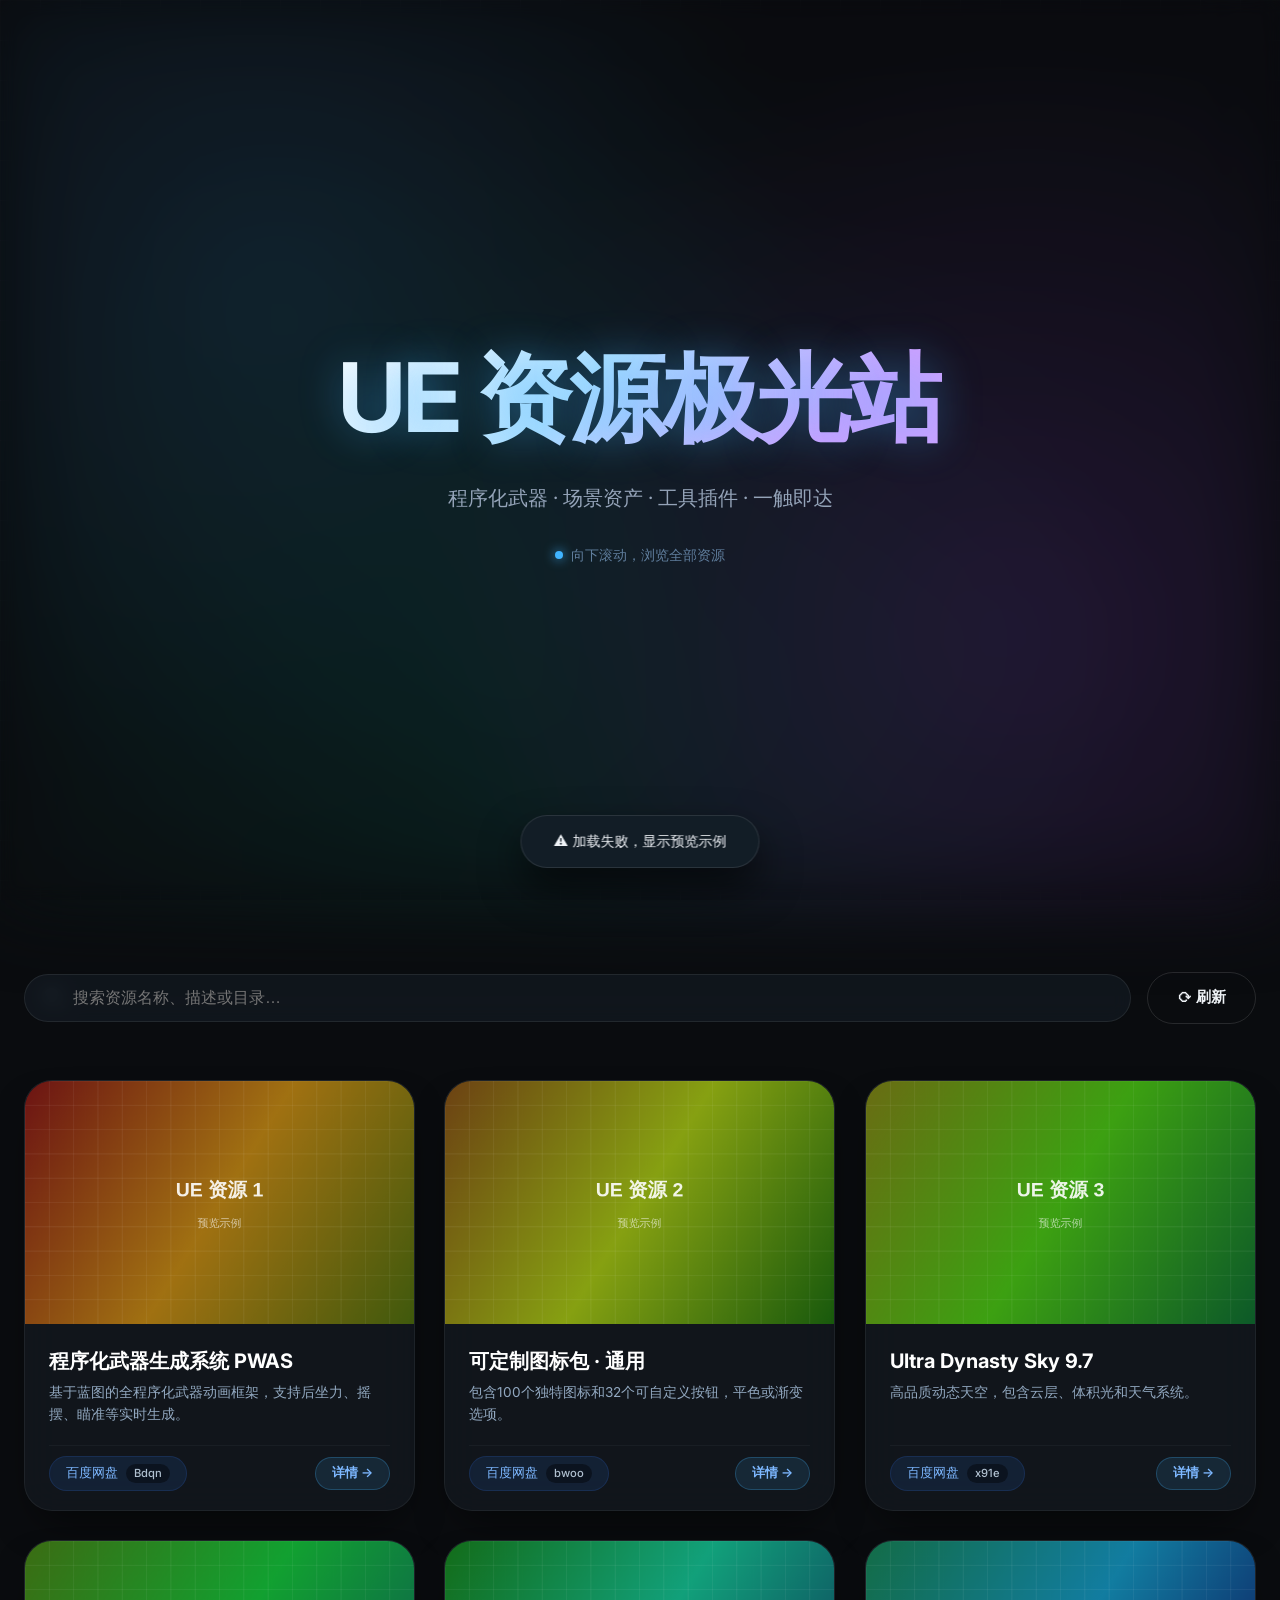
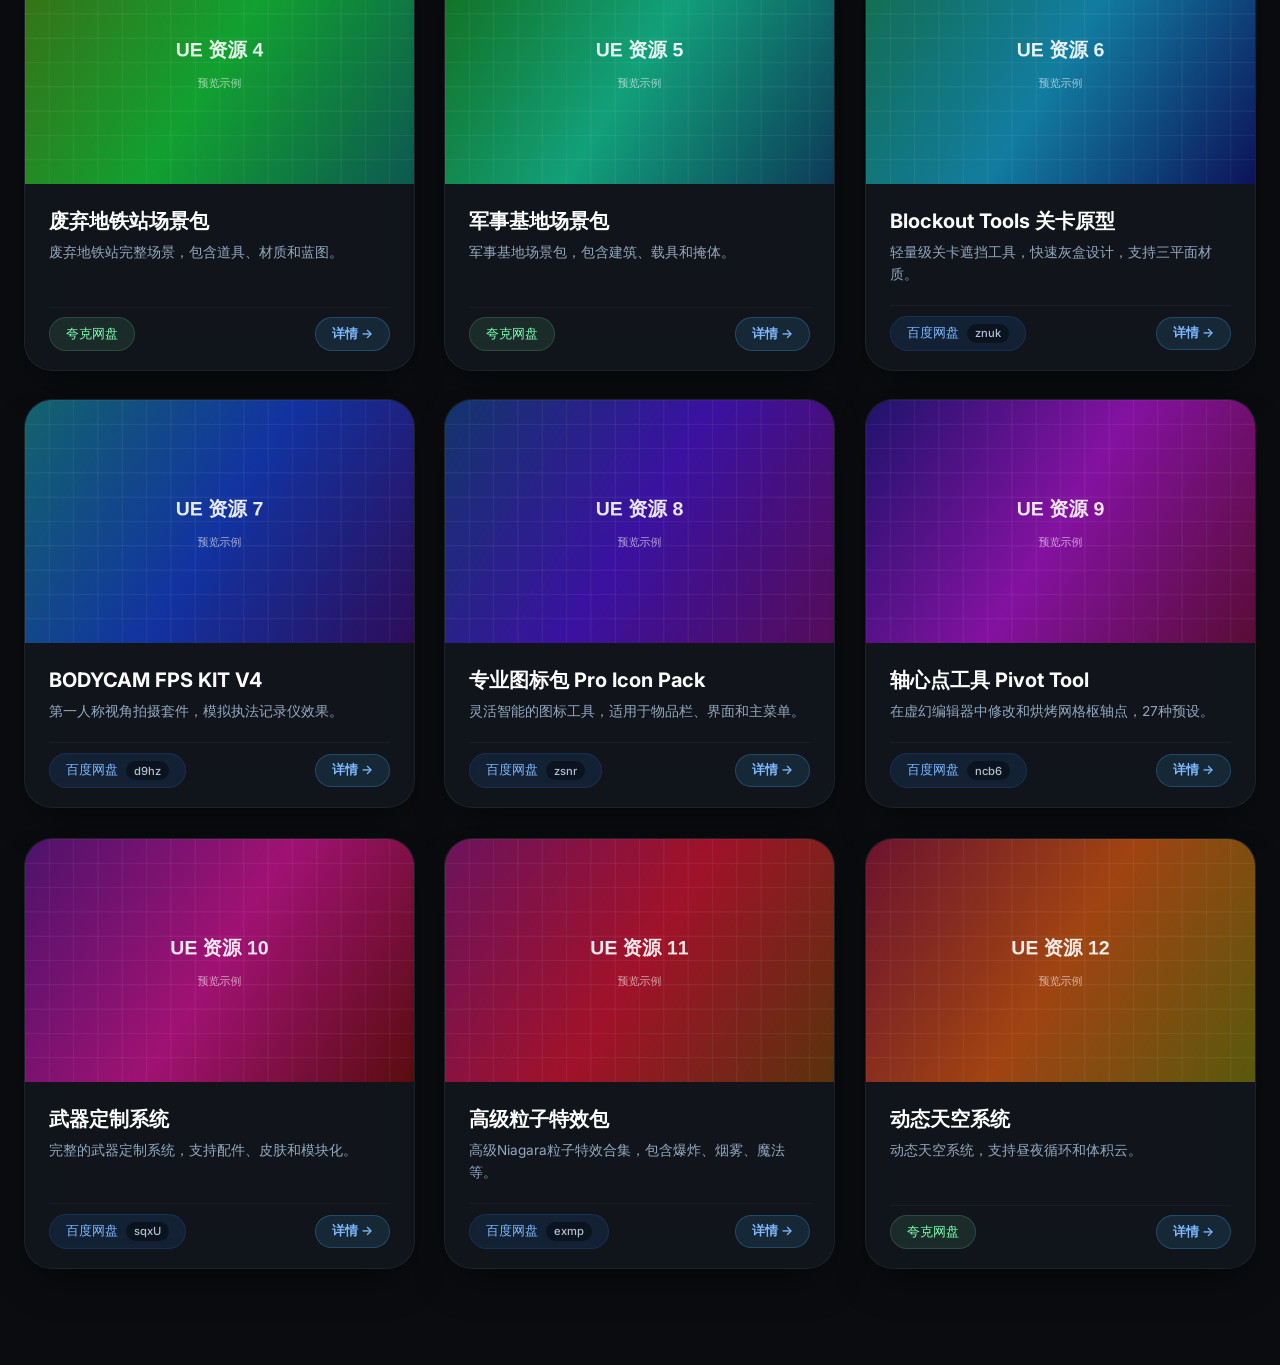
==== index.html @ e4311594 "Update index.html" ====
<!DOCTYPE html>
<html lang="zh-CN">
<head>
<meta charset="UTF-8">
<meta name="viewport" content="width=device-width, initial-scale=1.0">
<title>UE 资源中心</title>
<link rel="preconnect" href="https://fonts.googleapis.com">
<link href="https://fonts.googleapis.com/css2?family=Inter:opsz,wght@14..32,400;14..32,500;14..32,600;14..32,700&display=swap" rel="stylesheet">
<style>
  *{margin:0;padding:0;box-sizing:border-box}
  body{font-family:'Inter',-apple-system,sans-serif;background:#0a0c0f;color:#eef2f6;overflow-x:hidden}
  ::-webkit-scrollbar{width:8px}
  ::-webkit-scrollbar-track{background:#101418}
  ::-webkit-scrollbar-thumb{background:#2e3a47;border-radius:20px}
  ::-webkit-scrollbar-thumb:hover{background:#3f5062}

  .aurora-bg{position:fixed;inset:0;z-index:-2;background:radial-gradient(circle at 20% 30%,rgba(64,180,255,.15),transparent 45%),radial-gradient(circle at 80% 70%,rgba(170,80,255,.18),transparent 50%),radial-gradient(circle at 40% 80%,rgba(0,255,200,.1),transparent 60%),#0a0c0f;filter:blur(40px)}
  .grid-overlay{position:fixed;inset:0;z-index:-1;pointer-events:none;background-image:linear-gradient(rgba(255,255,255,.02) 1px,transparent 1px),linear-gradient(90deg,rgba(255,255,255,.02) 1px,transparent 1px);background-size:40px 40px}

  /* ===== 列表视图 ===== */
  #listView{display:none}
  #listView.active{display:block}

  .hero{position:fixed;top:0;left:0;width:100%;height:100vh;display:flex;flex-direction:column;justify-content:center;align-items:center;text-align:center;padding:2rem;z-index:10;transition:transform .75s cubic-bezier(.23,1,.32,1),opacity .5s;background:rgba(10,12,15,.2);backdrop-filter:blur(8px);will-change:transform}
  .hero.hidden{transform:translateY(-120vh);opacity:0;pointer-events:none}
  .hero h1{font-size:clamp(2.8rem,10vw,6rem);font-weight:700;letter-spacing:-.03em;background:linear-gradient(135deg,#fff 0%,#b0e0ff 40%,#d0a0ff 80%);-webkit-background-clip:text;-webkit-text-fill-color:transparent;background-clip:text;margin-bottom:1rem;text-shadow:0 0 40px rgba(64,180,255,.4)}
  .hero p{font-size:1.25rem;color:#94a3b8;max-width:600px;line-height:1.6;margin-bottom:2rem}
  .hero .hint{display:flex;align-items:center;gap:.5rem;color:#5f7d9c;font-size:.9rem;animation:pulse 2s infinite}
  .hero .hint span{display:inline-block;width:8px;height:8px;border-radius:50%;background:#40b4ff;box-shadow:0 0 12px #40b4ff}
  @keyframes pulse{0%,100%{opacity:.5}50%{opacity:1}}

  .list-section{position:relative;min-height:100vh;padding:4rem 1.5rem 6rem;margin-top:100vh;z-index:20;transition:margin-top .75s cubic-bezier(.23,1,.32,1)}
  .list-section.visible{margin-top:0}
  .container{max-width:1400px;margin:0 auto}

  .toolbar{display:flex;flex-wrap:wrap;justify-content:space-between;align-items:center;gap:1rem;margin-bottom:3rem;padding:.5rem 0}
  .search-box{flex:1;min-width:260px;position:relative}
  .search-box input{width:100%;padding:.9rem 1.2rem .9rem 3rem;border-radius:60px;border:1px solid rgba(255,255,255,.08);background:rgba(18,24,32,.8);backdrop-filter:blur(10px);color:#eef2f6;font-size:1rem;transition:.3s;outline:none}
  .search-box input:focus{border-color:#40b4ff;box-shadow:0 0 0 4px rgba(64,180,255,.15)}
  .search-box::before{content:"🔍";position:absolute;left:1.2rem;top:50%;transform:translateY(-50%);font-size:1.2rem;opacity:.6}

  .btn{padding:.9rem 1.8rem;border-radius:60px;border:none;font-weight:600;font-size:.95rem;cursor:pointer;transition:.25s;display:inline-flex;align-items:center;gap:.5rem;white-space:nowrap}
  .btn-outline{background:transparent;border:1px solid rgba(255,255,255,.12);color:#eef2f6}
  .btn-outline:hover{background:rgba(255,255,255,.05);border-color:#40b4ff}

  .card-grid{display:grid;grid-template-columns:repeat(auto-fill,minmax(340px,1fr));gap:1.8rem;perspective:1000px}
  .card{background:rgba(20,26,34,.7);backdrop-filter:blur(18px);border:1px solid rgba(255,255,255,.06);border-radius:28px;overflow:hidden;transition:.4s cubic-bezier(.23,1,.32,1);display:flex;flex-direction:column;opacity:0;transform:translateY(40px) scale(.96);animation:cardReveal .65s cubic-bezier(.23,1,.32,1) forwards;box-shadow:0 20px 40px -15px rgba(0,0,0,.6)}
  .card:hover{border-color:rgba(64,180,255,.3);box-shadow:0 30px 60px -15px rgba(64,180,255,.2);transform:translateY(-6px) scale(1.01)}
  @keyframes cardReveal{to{opacity:1;transform:translateY(0) scale(1)}}

  .card-preview{width:100%;aspect-ratio:16/10;background:#11171f;overflow:hidden;position:relative;cursor:pointer;display:block;text-decoration:none}
  .card-preview img{width:100%;height:100%;object-fit:cover;transition:transform .6s}
  .card:hover .card-preview img{transform:scale(1.04)}
  .card-preview .media-badge{position:absolute;bottom:12px;right:12px;background:rgba(0,0,0,.7);backdrop-filter:blur(8px);padding:.25rem .75rem;border-radius:40px;font-size:.75rem;color:#a0c0e0;border:1px solid rgba(255,255,255,.1)}
  .card-preview .detail-hint{position:absolute;bottom:12px;left:12px;background:rgba(64,180,255,.85);backdrop-filter:blur(8px);padding:.3rem .8rem;border-radius:40px;font-size:.72rem;color:#fff;opacity:0;transition:.3s;font-weight:600}
  .card:hover .detail-hint{opacity:1}

  .card-content{padding:1.5rem 1.5rem 1.2rem;flex:1;display:flex;flex-direction:column}
  .card-title{font-size:1.25rem;font-weight:700;margin-bottom:.5rem;line-height:1.3;color:#fff;display:-webkit-box;-webkit-line-clamp:2;-webkit-box-orient:vertical;overflow:hidden}
  .card-desc{font-size:.85rem;color:#92a8c0;line-height:1.6;margin-bottom:1.2rem;display:-webkit-box;-webkit-line-clamp:3;-webkit-box-orient:vertical;overflow:hidden;flex:1}
  .card-actions{display:flex;flex-wrap:wrap;align-items:center;gap:.6rem;margin-top:auto;padding-top:.6rem;border-top:1px solid rgba(255,255,255,.04)}

  .link-badge{display:inline-flex;align-items:center;gap:.3rem;padding:.45rem 1rem;border-radius:40px;font-size:.8rem;font-weight:500;transition:.2s;text-decoration:none;border:1px solid transparent}
  .link-badge.baidu{background:rgba(40,100,200,.15);color:#7db8ff;border-color:rgba(40,100,200,.2)}
  .link-badge.quark{background:rgba(100,200,150,.12);color:#7dffb0;border-color:rgba(100,200,150,.2)}
  .link-badge.default-link{background:rgba(255,255,255,.05);color:#c0d0e0;border-color:rgba(255,255,255,.08)}
  .link-badge:hover{transform:translateY(-1px);filter:brightness(1.2)}
  .code-tag{font-size:.7rem;background:rgba(0,0,0,.4);padding:.15rem .5rem;border-radius:20px;color:#b0c0d0;margin-left:.2rem}

  .detail-btn{display:inline-flex;align-items:center;gap:.3rem;padding:.45rem 1rem;border-radius:40px;font-size:.8rem;font-weight:600;text-decoration:none;background:rgba(64,180,255,.12);color:#7db8ff;border:1px solid rgba(64,180,255,.25);transition:.2s;margin-left:auto}
  .detail-btn:hover{background:rgba(64,180,255,.22);transform:translateY(-1px)}

  .loading-state{text-align:center;padding:4rem 2rem;color:#6d7f93;grid-column:1/-1}
  .spinner{display:inline-block;width:36px;height:36px;border:3px solid rgba(64,180,255,.15);border-top-color:#40b4ff;border-radius:50%;animation:spin .8s linear infinite;margin-bottom:1rem}
  @keyframes spin{to{transform:rotate(360deg)}}

  /* ===== 详情视图 ===== */
  #detailView{display:none}
  #detailView.active{display:block}

  .topbar{position:sticky;top:0;z-index:50;display:flex;align-items:center;gap:1rem;padding:1rem 1.5rem;background:rgba(10,12,15,.55);backdrop-filter:blur(18px);border-bottom:1px solid rgba(255,255,255,.06)}
  .back-btn{display:inline-flex;align-items:center;gap:.5rem;padding:.6rem 1.2rem;border-radius:60px;border:1px solid rgba(255,255,255,.12);background:transparent;color:#eef2f6;font-size:.9rem;font-weight:500;cursor:pointer;text-decoration:none;transition:.2s}
  .back-btn:hover{background:rgba(255,255,255,.06);border-color:#40b4ff}
  .topbar .crumb{color:#6d7f93;font-size:.85rem;white-space:nowrap;overflow:hidden;text-overflow:ellipsis}

  .detail-wrap{max-width:1200px;margin:0 auto;padding:2rem 1.5rem 5rem}
  .detail-wrap .state{text-align:center;padding:6rem 1rem;color:#6d7f93}
  .detail-wrap .state h2{color:#eef2f6;margin-bottom:.5rem;font-weight:600}
  .detail-wrap .state p{margin-bottom:1.2rem;line-height:1.6}

  .detail-card{background:rgba(20,26,34,.72);backdrop-filter:blur(22px);border:1px solid rgba(255,255,255,.07);border-radius:32px;overflow:hidden;box-shadow:0 40px 80px -20px rgba(0,0,0,.7);animation:reveal .7s cubic-bezier(.23,1,.32,1) both}
  @keyframes reveal{from{opacity:0;transform:translateY(40px) scale(.98)}to{opacity:1;transform:translateY(0) scale(1)}}

  .detail-preview{width:100%;aspect-ratio:21/9;background:#0d1218;position:relative;cursor:zoom-in;overflow:hidden}
  .detail-preview img{width:100%;height:100%;object-fit:cover;transition:transform .6s}
  .detail-preview:hover img{transform:scale(1.03)}
  .detail-preview .badge{position:absolute;bottom:16px;right:16px;background:rgba(0,0,0,.65);backdrop-filter:blur(8px);padding:.35rem .9rem;border-radius:40px;font-size:.78rem;color:#a0c0e0;border:1px solid rgba(255,255,255,.1)}
  .detail-preview .zoom-hint{position:absolute;top:16px;right:16px;background:rgba(0,0,0,.5);backdrop-filter:blur(8px);padding:.4rem .8rem;border-radius:40px;font-size:.75rem;color:#c0d0e0;border:1px solid rgba(255,255,255,.1);opacity:0;transition:.3s}
  .detail-preview:hover .zoom-hint{opacity:1}

  .detail-body{padding:2rem 2.2rem 2.2rem}
  .detail-id{display:inline-block;font-size:.75rem;font-weight:600;letter-spacing:.08em;color:#40b4ff;background:rgba(64,180,255,.1);border:1px solid rgba(64,180,255,.25);padding:.3rem .8rem;border-radius:40px;margin-bottom:1rem}
  .detail-title{font-size:clamp(1.6rem,4vw,2.4rem);font-weight:700;line-height:1.2;letter-spacing:-.02em;margin-bottom:1rem;background:linear-gradient(135deg,#fff 0%,#b0e0ff 60%,#d0a0ff 100%);-webkit-background-clip:text;-webkit-text-fill-color:transparent;background-clip:text}
  .detail-desc{color:#9fb2c8;font-size:1rem;line-height:1.75;white-space:pre-wrap;margin-bottom:1.8rem}
  .detail-meta{display:flex;flex-wrap:wrap;gap:.6rem;margin-bottom:2rem}
  .meta-chip{display:inline-flex;align-items:center;gap:.4rem;padding:.45rem 1rem;border-radius:40px;font-size:.82rem;background:rgba(255,255,255,.04);border:1px solid rgba(255,255,255,.08);color:#b0c4d8}
  .meta-chip code{font-family:ui-monospace,monospace;color:#7db8ff;font-size:.8rem}

  .links-section h3{font-size:1.1rem;font-weight:600;margin-bottom:1rem;color:#eef2f6;display:flex;align-items:center;gap:.5rem}
  .links-section h3::before{content:"";width:4px;height:18px;border-radius:4px;background:linear-gradient(180deg,#40b4ff,#7b5aff)}
  .links-list{display:grid;grid-template-columns:repeat(auto-fill,minmax(280px,1fr));gap:1rem}
  .link-card{display:flex;align-items:center;justify-content:space-between;gap:1rem;padding:1.1rem 1.3rem;border-radius:20px;background:rgba(255,255,255,.035);border:1px solid rgba(255,255,255,.07);text-decoration:none;color:inherit;transition:.25s}
  .link-card:hover{background:rgba(64,180,255,.08);border-color:rgba(64,180,255,.3);transform:translateY(-2px)}
  .link-card .link-left{display:flex;align-items:center;gap:.8rem;min-width:0}
  .link-icon{width:40px;height:40px;border-radius:14px;display:flex;align-items:center;justify-content:center;font-size:1.1rem;flex-shrink:0}
  .link-icon.baidu{background:rgba(40,100,200,.15);color:#7db8ff}
  .link-icon.quark{background:rgba(100,200,150,.12);color:#7dffb0}
  .link-icon.default-link{background:rgba(255,255,255,.06);color:#c0d0e0}
  .link-text{min-width:0}
  .link-text .link-name{font-weight:600;font-size:.95rem;white-space:nowrap;overflow:hidden;text-overflow:ellipsis}
  .link-text .link-sub{font-size:.75rem;color:#6d7f93;margin-top:.15rem;white-space:nowrap;overflow:hidden;text-overflow:ellipsis}
  .link-text .code-badge{display:inline-block;font-family:ui-monospace,monospace;font-size:.72rem;background:rgba(64,180,255,.12);color:#7db8ff;padding:.15rem .5rem;border-radius:20px;margin-top:.3rem}
  .link-go{font-size:1.2rem;color:#4a5a6a;flex-shrink:0;transition:.25s}
  .link-card:hover .link-go{color:#40b4ff;transform:translateX(3px)}

  /* ===== 公共 ===== */
  .lightbox{position:fixed;inset:0;z-index:200;background:rgba(0,0,0,.92);backdrop-filter:blur(20px);display:none;align-items:center;justify-content:center;padding:2rem}
  .lightbox.active{display:flex}
  .lightbox img{max-width:92vw;max-height:88vh;border-radius:24px;box-shadow:0 40px 100px rgba(0,0,0,.8);animation:zoomIn .35s cubic-bezier(.23,1,.32,1)}
  @keyframes zoomIn{from{opacity:0;transform:scale(.92)}to{opacity:1;transform:scale(1)}}
  .lightbox-close{position:absolute;top:1.5rem;right:1.5rem;width:48px;height:48px;border-radius:50%;background:rgba(255,255,255,.1);border:none;color:#fff;font-size:1.6rem;cursor:pointer;display:flex;align-items:center;justify-content:center;transition:.2s}
  .lightbox-close:hover{background:rgba(255,255,255,.25)}

  .toast{position:fixed;bottom:2rem;left:50%;transform:translateX(-50%) translateY(100px);background:rgba(20,30,40,.95);backdrop-filter:blur(20px);border:1px solid rgba(255,255,255,.1);color:#eef2f6;padding:1rem 2rem;border-radius:60px;font-size:.9rem;z-index:300;opacity:0;transition:.4s cubic-bezier(.23,1,.32,1);box-shadow:0 20px 40px rgba(0,0,0,.6);pointer-events:none}
  .toast.show{transform:translateX(-50%) translateY(0);opacity:1}

  @media(max-width:700px){
    .toolbar{flex-direction:column;align-items:stretch}
    .card-grid{grid-template-columns:1fr}
    .hero h1{font-size:2.5rem}
    .detail-body{padding:1.5rem 1.3rem 1.8rem}
    .detail-preview{aspect-ratio:16/10}
    .links-list{grid-template-columns:1fr}
    .topbar{padding:.8rem 1rem}
  }
</style>
</head>
<body>
<div class="aurora-bg"></div>
<div class="grid-overlay"></div>

<!-- ===== 列表视图 ===== -->
<div id="listView">
  <section class="hero" id="hero">
    <h1>UE 资源极光站</h1>
    <p>程序化武器 · 场景资产 · 工具插件 · 一触即达</p>
    <div class="hint"><span></span>向下滚动，浏览全部资源</div>
  </section>

  <main class="list-section" id="listSection">
    <div class="container">
      <div class="toolbar">
        <div class="search-box">
          <input type="text" id="searchInput" placeholder="搜索资源名称、描述或目录…" autocomplete="off">
        </div>
        <div style="display:flex;gap:.8rem">
          <button class="btn btn-outline" id="refreshBtn">⟳ 刷新</button>
        </div>
      </div>
      <div id="cardGrid" class="card-grid">
        <div class="loading-state"><div class="spinner"></div><p>正在加载资源…</p></div>
      </div>
    </div>
  </main>
</div>

<!-- ===== 详情视图 ===== -->
<div id="detailView">
  <div class="topbar">
    <a class="back-btn" href="./">← 返回列表</a>
    <span class="crumb" id="crumb">加载中…</span>
  </div>
  <div class="detail-wrap" id="detailWrap">
    <div class="state">
      <div class="spinner"></div>
      <p>正在加载资源详情…</p>
    </div>
  </div>
</div>

<!-- 灯箱 -->
<div class="lightbox" id="lightbox">
  <button class="lightbox-close" id="lightboxClose">×</button>
  <img src="" alt="预览大图" id="lightboxImg">
</div>

<div class="toast" id="toast"></div>

<script>
/* ==================== 配置 ==================== */
const RAW_URL = 'https://cdn.jsdelivr.net/gh/zhangjiashu210303/UE-resources@main/assets.json';

/* ==================== 全局 ==================== */
let assets = [];
let currentMode = 'list';        // 'list' | 'detail'
let searchQuery = '';
let isListVisible = false;

/* ==================== 元素 ==================== */
const listView = document.getElementById('listView');
const detailView = document.getElementById('detailView');
const hero = document.getElementById('hero');
const listSection = document.getElementById('listSection');
const cardGrid = document.getElementById('cardGrid');
const searchInput = document.getElementById('searchInput');
const refreshBtn = document.getElementById('refreshBtn');
const detailWrap = document.getElementById('detailWrap');
const crumb = document.getElementById('crumb');
const lightbox = document.getElementById('lightbox');
const lightboxImg = document.getElementById('lightboxImg');
const lightboxClose = document.getElementById('lightboxClose');
const toast = document.getElementById('toast');

/* ==================== 工具 ==================== */
function showToast(msg, duration = 2600) {
  toast.textContent = msg;
  toast.classList.add('show');
  clearTimeout(window._tt);
  window._tt = setTimeout(() => toast.classList.remove('show'), duration);
}
function escapeHtml(s) {
  if (!s) return '';
  return String(s).replace(/[&<>"]/g, m => ({'&':'&amp;','<':'&lt;','>':'&gt;','"':'&quot;'}[m]));
}
function isDirectDownload(url) {
  return /\.(zip|rar|7z|png|jpe?g|webp|gif|mp4|webm|mov|uasset|umap|fbx|obj|gltf|glb|blend|psd|pdf|txt|json)(\?.*)?$/i.test(url || '');
}
function linkIconClass(name) {
  if (!name) return 'default-link';
  if (name.includes('百度')) return 'baidu';
  if (name.includes('夸克')) return 'quark';
  return 'default-link';
}
function linkIconEmoji(name) {
  if (!name) return '🔗';
  if (name.includes('百度')) return '☁️';
  if (name.includes('夸克')) return '⚡';
  if (name.includes('蓝奏')) return '🔵';
  if (name.includes('阿里')) return '🟠';
  return '🔗';
}

/* ==================== 数据加载 ==================== */
async function loadAssets() {
  try {
    const res = await fetch(RAW_URL, { cache: 'no-cache' });
    if (!res.ok) throw new Error('HTTP ' + res.status);
    const data = await res.json();
    if (!Array.isArray(data)) throw new Error('JSON 根节点不是数组');
    assets = data;
    return true;
  } catch (err) {
    console.error('加载失败:', err);
    assets = generatePreviewAssets();
    return false;
  }
}

function generatePreviewAssets() {
  const names = ['程序化武器生成系统 PWAS','可定制图标包 · 通用','Ultra Dynasty Sky 9.7','废弃地铁站场景包','军事基地场景包','Blockout Tools 关卡原型','BODYCAM FPS KIT V4','专业图标包 Pro Icon Pack','轴心点工具 Pivot Tool','武器定制系统','高级粒子特效包','动态天空系统'];
  const descs = ['基于蓝图的全程序化武器动画框架，支持后坐力、摇摆、瞄准等实时生成。','包含100个独特图标和32个可自定义按钮，平色或渐变选项。','高品质动态天空，包含云层、体积光和天气系统。','废弃地铁站完整场景，包含道具、材质和蓝图。','军事基地场景包，包含建筑、载具和掩体。','轻量级关卡遮挡工具，快速灰盒设计，支持三平面材质。','第一人称视角拍摄套件，模拟执法记录仪效果。','灵活智能的图标工具，适用于物品栏、界面和主菜单。','在虚幻编辑器中修改和烘烤网格枢轴点，27种预设。','完整的武器定制系统，支持配件、皮肤和模块化。','高级Niagara粒子特效合集，包含爆炸、烟雾、魔法等。','动态天空系统，支持昼夜循环和体积云。'];
  const links = [
    [{name:'百度网盘',url:'https://pan.baidu.com/s/1HshiVxHykOd2FINSqknYMw',code:'Bdqn'}],
    [{name:'百度网盘',url:'https://pan.baidu.com/s/1UaT1rzUh8eIPBvhl_3Rqmg',code:'bwoo'}],
    [{name:'百度网盘',url:'https://pan.baidu.com/s/1DzvRBOgeiq8KcoWTeqpBdA',code:'x91e'}],
    [{name:'夸克网盘',url:'https://pan.quark.cn/s/d50b7e6976af'}],
    [{name:'夸克网盘',url:'https://pan.quark.cn/s/c920bf0db0e2'}],
    [{name:'百度网盘',url:'https://pan.baidu.com/wap/init?surl=dg4IHvX5WM7QWuprDIFtyg',code:'znuk'}],
    [{name:'百度网盘',url:'https://pan.baidu.com/wap/init?surl=v83osfX5pQYUPZr7iELTJQ',code:'d9hz'}],
    [{name:'百度网盘',url:'https://pan.baidu.com/wap/init?surl=2O1xmX4Nw1Ge09e2-sbp2w',code:'zsnr'}],
    [{name:'百度网盘',url:'https://pan.baidu.com/share/init?surl=ULkV8SRj66mf7WlRpdnZVg',code:'ncb6'}],
    [{name:'百度网盘',url:'https://pan.baidu.com/s/1SJGC8DFTQOBHP7H1xum74A',code:'sqxU'}],
    [{name:'百度网盘',url:'https://pan.baidu.com/s/1example',code:'exmp'}],
    [{name:'夸克网盘',url:'https://pan.quark.cn/s/example'}]
  ];
  const arr = [];
  for (let i = 0; i < 12; i++) {
    const c = document.createElement('canvas');
    c.width = 640; c.height = 400;
    const ctx = c.getContext('2d');
    const g = ctx.createLinearGradient(0,0,640,400);
    const hue = (i*31)%360;
    g.addColorStop(0, `hsl(${hue},70%,25%)`);
    g.addColorStop(.5, `hsl(${(hue+40)%360},80%,35%)`);
    g.addColorStop(1, `hsl(${(hue+80)%360},75%,20%)`);
    ctx.fillStyle = g; ctx.fillRect(0,0,640,400);
    ctx.strokeStyle = 'rgba(255,255,255,.1)'; ctx.lineWidth = 1;
    for (let x=0;x<640;x+=40){ctx.beginPath();ctx.moveTo(x,0);ctx.lineTo(x,400);ctx.stroke();}
    for (let y=0;y<400;y+=40){ctx.beginPath();ctx.moveTo(0,y);ctx.lineTo(640,y);ctx.stroke();}
    ctx.fillStyle = 'rgba(255,255,255,.9)'; ctx.font = 'bold 32px Inter,sans-serif'; ctx.textAlign = 'center';
    ctx.fillText('UE 资源 ' + (i+1), 320, 190);
    ctx.font = '18px Inter,sans-serif'; ctx.fillStyle = 'rgba(255,255,255,.6)';
    ctx.fillText('预览示例', 320, 240);
    arr.push({
      id: 'preview-' + (i+1),
      name: names[i] || ('资源 ' + (i+1)),
      desc: descs[i] || '预览示例',
      preview: c.toDataURL('image/png'),
      links: links[i] || [{name:'示例网盘',url:'#',code:'demo'}]
    });
  }
  return arr;
}

/* ==================== 列表渲染 ==================== */
function renderList() {
  if (!assets.length) {
    cardGrid.innerHTML = '<div class="loading-state"><p>暂无资源</p></div>';
    return;
  }
  const q = searchQuery.toLowerCase().trim();
  const filtered = assets.filter(a => {
    if (!q) return true;
    return (a.name||'').toLowerCase().includes(q) ||
           (a.desc||'').toLowerCase().includes(q) ||
           (a.downloadDir||'').toLowerCase().includes(q);
  });
  if (!filtered.length) {
    cardGrid.innerHTML = '<div class="loading-state"><p>没有匹配的资源</p></div>';
    return;
  }
  cardGrid.innerHTML = filtered.map((asset, index) => {
    const previewUrl = asset.preview || '';
    const isVideo = /\.(mp4|webm|mov|avi)$/i.test(previewUrl);
    const displayUrl = isVideo ? previewUrl.replace(/\.(mp4|webm|mov|avi)$/i, '.jpg') : previewUrl;
    const linkButtons = (asset.links || []).map(link => {
      const cls = linkIconClass(link.name);
      const code = link.code ? `<span class="code-tag">${escapeHtml(link.code)}</span>` : '';
      return `<a href="${escapeHtml(link.url)}" target="_blank" rel="noopener" class="link-badge ${cls}">${escapeHtml(link.name || '下载')}${code}</a>`;
    }).join('');
    const delay = (index % 12) * 0.06;
    const detailUrl = '?id=' + encodeURIComponent(asset.id);
    return `
      <div class="card" style="animation-delay:${delay}s">
        <a href="${detailUrl}" class="card-preview">
          ${displayUrl ? `<img src="${escapeHtml(displayUrl)}" alt="${escapeHtml(asset.name)}" loading="lazy">` : `<div style="width:100%;height:100%;display:flex;align-items:center;justify-content:center;background:#11171f;color:#4a5a6a;">无预览</div>`}
          ${isVideo ? '<span class="media-badge">🎬 视频</span>' : ''}
          <span class="detail-hint">查看详情 →</span>
        </a>
        <div class="card-content">
          <h3 class="card-title">${escapeHtml(asset.name)}</h3>
          <p class="card-desc">${escapeHtml(asset.desc || '暂无描述')}</p>
          <div class="card-actions">
            ${linkButtons || '<span style="color:#4a5a6a;font-size:.8rem;">暂无链接</span>'}
            <a href="${detailUrl}" class="detail-btn">详情 →</a>
          </div>
        </div>
      </div>
    `;
  }).join('');
}

/* ==================== 详情渲染 ==================== */
function renderDetail(asset) {
  crumb.textContent = asset.name || asset.id;
  document.title = (asset.name || 'UE 资源') + ' · 详情';

  const previewUrl = asset.preview || '';
  const isVideo = /\.(mp4|webm|mov|avi)$/i.test(previewUrl);

  let previewHtml;
  if (previewUrl && isVideo) {
    previewHtml = `
      <div class="detail-preview" style="cursor:pointer" onclick="window.open('${escapeHtml(previewUrl)}','_blank')">
        <video src="${escapeHtml(previewUrl)}" muted playsinline preload="metadata" style="width:100%;height:100%;object-fit:cover;"></video>
        <span class="badge">🎬 视频预览</span>
        <span class="zoom-hint">点击播放 ↗</span>
      </div>`;
  } else if (previewUrl) {
    previewHtml = `
      <div class="detail-preview" id="previewBox">
        <img src="${escapeHtml(previewUrl)}" alt="${escapeHtml(asset.name)}" loading="lazy">
        <span class="zoom-hint">点击放大 🔍</span>
      </div>`;
  } else {
    previewHtml = `<div class="detail-preview" style="cursor:default;display:flex;align-items:center;justify-content:center;color:#4a5a6a;background:#0d1218;">暂无预览图</div>`;
  }

  const links = asset.links || [];
  const linksHtml = links.length
    ? links.map(link => {
        const direct = isDirectDownload(link.url);
        const iconCls = linkIconClass(link.name);
        const iconEmoji = linkIconEmoji(link.name);
        const codeHtml = link.code ? `<span class="code-badge">提取码：${escapeHtml(link.code)}</span>` : '';
        const subText = direct ? '直链下载' : (link.code ? '网盘 · 需要提取码' : '网盘链接');
        return `
          <a class="link-card" href="${escapeHtml(link.url)}" target="_blank" rel="noopener" ${direct ? 'download' : ''}>
            <div class="link-left">
              <div class="link-icon ${iconCls}">${iconEmoji}</div>
              <div class="link-text">
                <div class="link-name">${escapeHtml(link.name || '下载')}</div>
                <div class="link-sub">${subText}</div>
                ${codeHtml}
              </div>
            </div>
            <span class="link-go">${direct ? '⬇' : '↗'}</span>
          </a>`;
      }).join('')
    : `<div style="color:#6d7f93;font-size:.9rem;padding:1rem 0;">暂无下载链接</div>`;

  const metaChips = [];
  if (asset.id) metaChips.push(`<span class="meta-chip">ID：<code>${escapeHtml(asset.id)}</code></span>`);
  if (asset.downloadDir) metaChips.push(`<span class="meta-chip">目录：<code>${escapeHtml(asset.downloadDir)}</code></span>`);
  metaChips.push(`<span class="meta-chip">${links.length} 个下载链接</span>`);

  detailWrap.innerHTML = `
    <article class="detail-card">
      ${previewHtml}
      <div class="detail-body">
        <span class="detail-id">UE RESOURCE · ${escapeHtml(asset.id || 'N/A')}</span>
        <h1 class="detail-title">${escapeHtml(asset.name)}</h1>
        <p class="detail-desc">${escapeHtml(asset.desc || '暂无描述')}</p>
        <div class="detail-meta">${metaChips.join('')}</div>
        <div class="links-section">
          <h3>下载链接</h3>
          <div class="links-list">${linksHtml}</div>
        </div>
      </div>
    </article>
  `;

  const previewBox = document.getElementById('previewBox');
  if (previewBox) {
    previewBox.addEventListener('click', () => openLightbox(previewUrl));
  }
}

function renderDetailError(title, message) {
  crumb.textContent = title;
  document.title = title + ' · UE 资源';
  detailWrap.innerHTML = `
    <div class="state" style="padding-top:4rem">
      <div style="font-size:3rem;margin-bottom:1rem;">🧭</div>
      <h2>${escapeHtml(title)}</h2>
      <p>${escapeHtml(message)}</p>
      <a class="back-btn" href="./" style="margin-top:.5rem;">← 返回资源列表</a>
    </div>
  `;
}

/* ==================== 灯箱 ==================== */
function openLightbox(url) {
  if (!url) return;
  lightboxImg.src = url;
  lightbox.classList.add('active');
}
lightboxClose.addEventListener('click', () => lightbox.classList.remove('active'));
lightbox.addEventListener('click', e => { if (e.target === lightbox) lightbox.classList.remove('active'); });
document.addEventListener('keydown', e => { if (e.key === 'Escape') lightbox.classList.remove('active'); });

/* ==================== 滚动切换（仅列表模式） ==================== */
let ticking = false;
window.addEventListener('scroll', () => {
  if (currentMode !== 'list') return;
  if (!ticking) {
    requestAnimationFrame(() => {
      const y = window.scrollY;
      const hh = hero.offsetHeight;
      if (y > hh * 0.1 && !isListVisible) {
        hero.classList.add('hidden');
        listSection.classList.add('visible');
        isListVisible = true;
      } else if (y < hh * 0.1 && isListVisible) {
        hero.classList.remove('hidden');
        listSection.classList.remove('visible');
        isListVisible = false;
        window.scrollTo({ top: 0, behavior: 'smooth' });
      }
      ticking = false;
    });
    ticking = true;
  }
});

/* ==================== 事件 ==================== */
searchInput.addEventListener('input', e => { searchQuery = e.target.value; renderList(); });
refreshBtn.addEventListener('click', async () => {
  cardGrid.innerHTML = '<div class="loading-state"><div class="spinner"></div><p>正在从 GitHub 加载资源…</p></div>';
  const ok = await loadAssets();
  renderList();
  showToast(ok ? `✅ 已加载 ${assets.length} 个资源` : '⚠️ 加载失败，显示预览示例');
});

/* ==================== 入口 ==================== */
function getIdFromUrl() {
  return new URLSearchParams(window.location.search).get('id') || null;
}

(async function init() {
  const id = getIdFromUrl();
  const ok = await loadAssets();

  if (id) {
    /* 详情模式 */
    currentMode = 'detail';
    document.body.style.overflow = '';
    listView.classList.remove('active');
    detailView.classList.add('active');
    window.scrollTo(0, 0);

    const asset = assets.find(a => String(a.id) === String(id));
    if (!asset) {
      renderDetailError('资源不存在', `在 assets.json 中找不到 ID 为「${id}」的资源，可能已被删除或 ID 有误。`);
    } else {
      renderDetail(asset);
    }
  } else {
    /* 列表模式 */
    currentMode = 'list';
    detailView.classList.remove('active');
    listView.classList.add('active');
    document.title = 'UE 资源中心 · 极光下载站';

    if (!ok) showToast('⚠️ 加载失败，显示预览示例');
    renderList();
    window.scrollTo(0, 0);
    isListVisible = false;
    hero.classList.remove('hidden');
    listSection.classList.remove('visible');
  }
})();
</script>
</body>
</html>
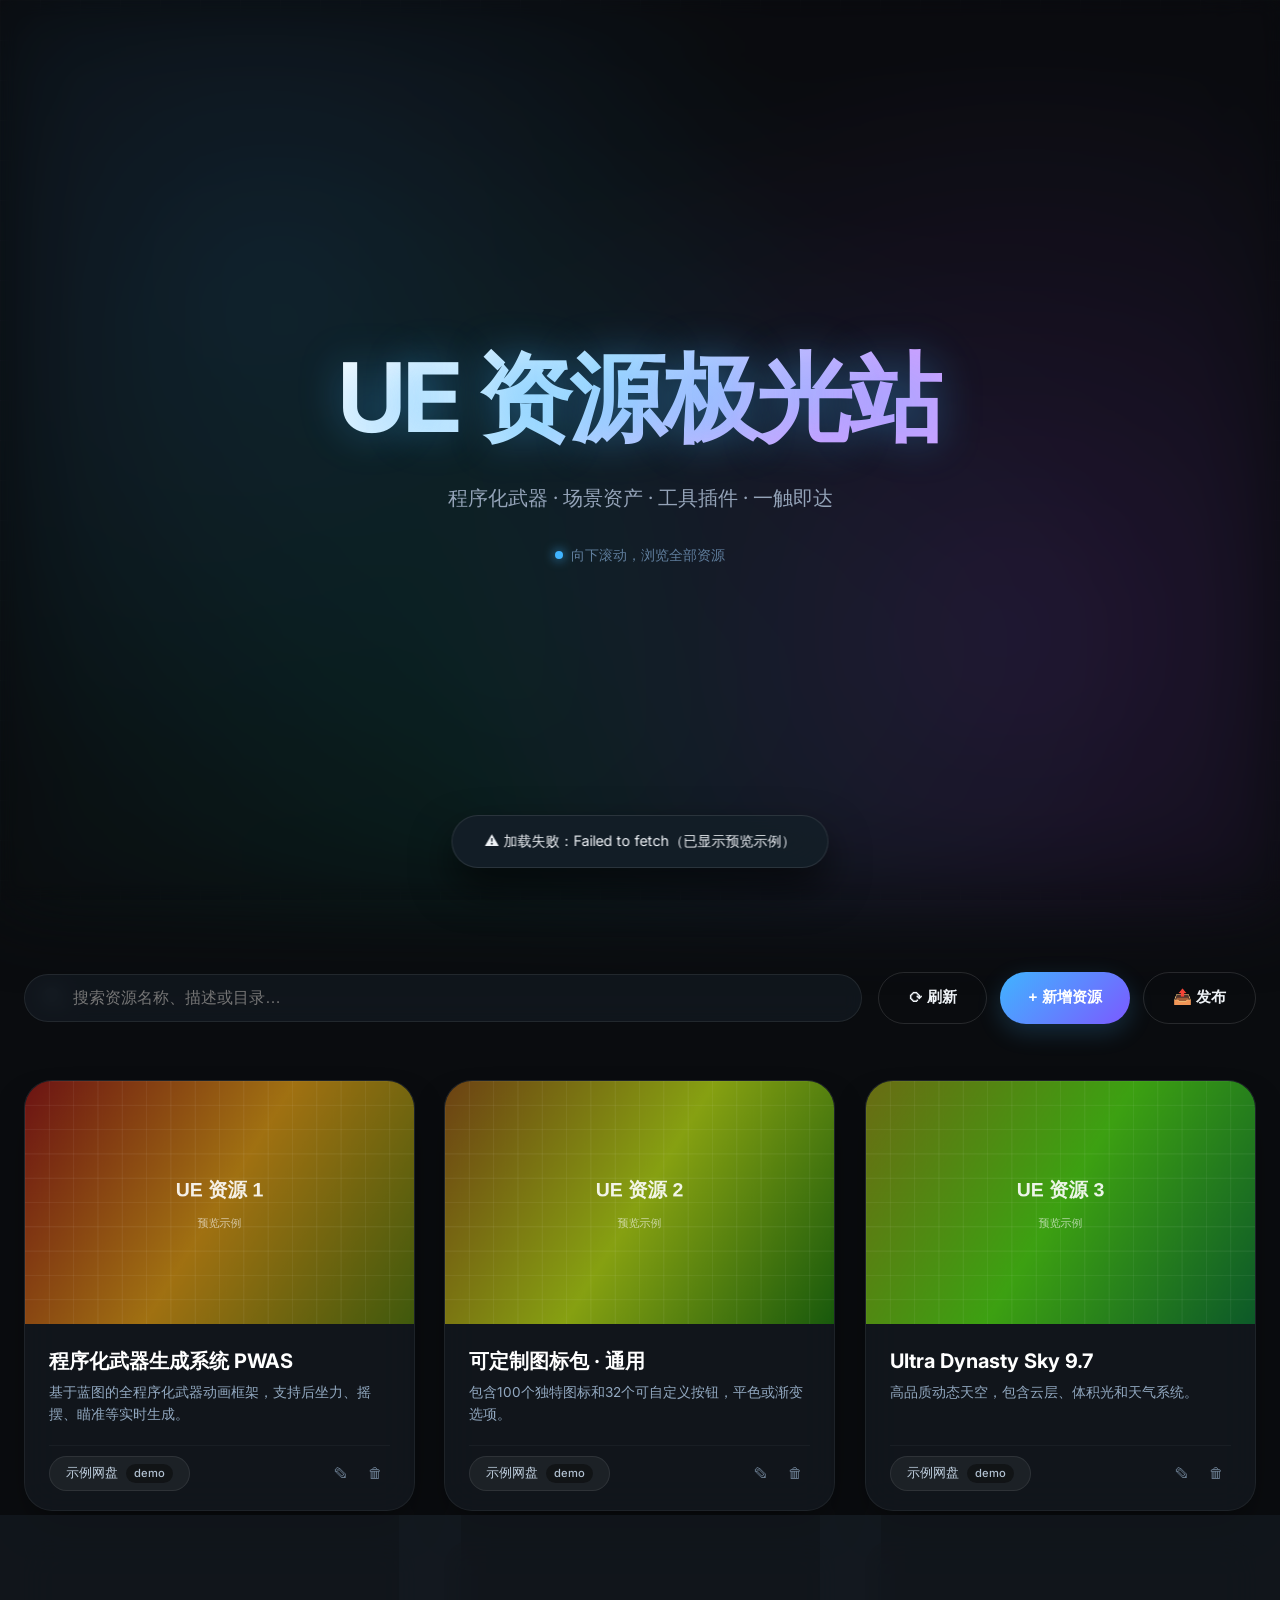
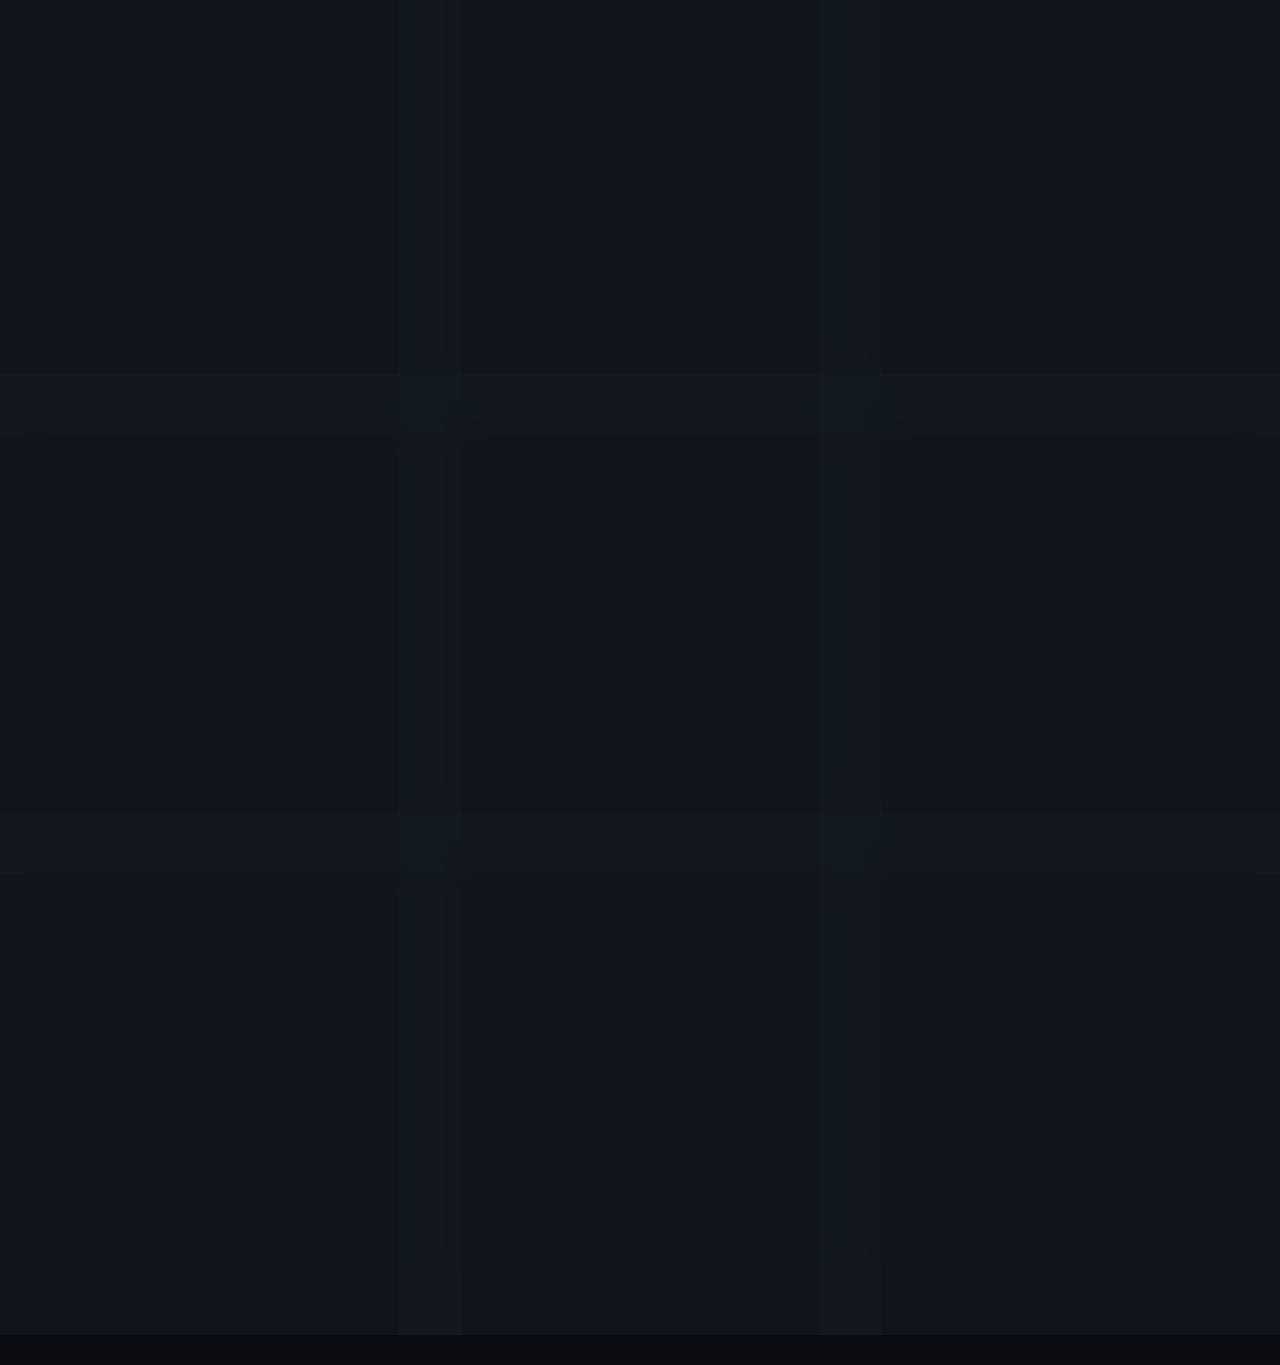
==== commit 78ebeb09: "Add files via upload" ====
--- a/index.html
+++ b/index.html
@@ -17,9 +17,10 @@
   .aurora-bg{position:fixed;inset:0;z-index:-2;background:radial-gradient(circle at 20% 30%,rgba(64,180,255,.15),transparent 45%),radial-gradient(circle at 80% 70%,rgba(170,80,255,.18),transparent 50%),radial-gradient(circle at 40% 80%,rgba(0,255,200,.1),transparent 60%),#0a0c0f;filter:blur(40px)}
   .grid-overlay{position:fixed;inset:0;z-index:-1;pointer-events:none;background-image:linear-gradient(rgba(255,255,255,.02) 1px,transparent 1px),linear-gradient(90deg,rgba(255,255,255,.02) 1px,transparent 1px);background-size:40px 40px}
 
-  /* ===== 列表视图 ===== */
   #listView{display:none}
   #listView.active{display:block}
+  #detailView{display:none}
+  #detailView.active{display:block}
 
   .hero{position:fixed;top:0;left:0;width:100%;height:100vh;display:flex;flex-direction:column;justify-content:center;align-items:center;text-align:center;padding:2rem;z-index:10;transition:transform .75s cubic-bezier(.23,1,.32,1),opacity .5s;background:rgba(10,12,15,.2);backdrop-filter:blur(8px);will-change:transform}
   .hero.hidden{transform:translateY(-120vh);opacity:0;pointer-events:none}
@@ -40,8 +41,13 @@
   .search-box::before{content:"🔍";position:absolute;left:1.2rem;top:50%;transform:translateY(-50%);font-size:1.2rem;opacity:.6}
 
   .btn{padding:.9rem 1.8rem;border-radius:60px;border:none;font-weight:600;font-size:.95rem;cursor:pointer;transition:.25s;display:inline-flex;align-items:center;gap:.5rem;white-space:nowrap}
+  .btn-primary{background:linear-gradient(135deg,#40b4ff,#7b5aff);color:#fff;box-shadow:0 8px 24px rgba(64,180,255,.2)}
+  .btn-primary:hover{transform:translateY(-2px);box-shadow:0 14px 32px rgba(64,180,255,.3)}
   .btn-outline{background:transparent;border:1px solid rgba(255,255,255,.12);color:#eef2f6}
   .btn-outline:hover{background:rgba(255,255,255,.05);border-color:#40b4ff}
+  .btn-sm{padding:.6rem 1.2rem;font-size:.85rem}
+  .btn-danger{background:rgba(255,80,80,.15);color:#ff8a8a;border:1px solid rgba(255,80,80,.2)}
+  .btn-danger:hover{background:rgba(255,80,80,.25)}
 
   .card-grid{display:grid;grid-template-columns:repeat(auto-fill,minmax(340px,1fr));gap:1.8rem;perspective:1000px}
   .card{background:rgba(20,26,34,.7);backdrop-filter:blur(18px);border:1px solid rgba(255,255,255,.06);border-radius:28px;overflow:hidden;transition:.4s cubic-bezier(.23,1,.32,1);display:flex;flex-direction:column;opacity:0;transform:translateY(40px) scale(.96);animation:cardReveal .65s cubic-bezier(.23,1,.32,1) forwards;box-shadow:0 20px 40px -15px rgba(0,0,0,.6)}
@@ -70,13 +76,12 @@
   .detail-btn{display:inline-flex;align-items:center;gap:.3rem;padding:.45rem 1rem;border-radius:40px;font-size:.8rem;font-weight:600;text-decoration:none;background:rgba(64,180,255,.12);color:#7db8ff;border:1px solid rgba(64,180,255,.25);transition:.2s;margin-left:auto}
   .detail-btn:hover{background:rgba(64,180,255,.22);transform:translateY(-1px)}
 
+  .icon-btn{background:transparent;border:none;color:#6d7f93;padding:.3rem .5rem;border-radius:8px;cursor:pointer;font-size:.9rem;transition:.2s}
+  .icon-btn:hover{background:rgba(255,255,255,.06);color:#eef2f6}
+
   .loading-state{text-align:center;padding:4rem 2rem;color:#6d7f93;grid-column:1/-1}
   .spinner{display:inline-block;width:36px;height:36px;border:3px solid rgba(64,180,255,.15);border-top-color:#40b4ff;border-radius:50%;animation:spin .8s linear infinite;margin-bottom:1rem}
   @keyframes spin{to{transform:rotate(360deg)}}
-
-  /* ===== 详情视图 ===== */
-  #detailView{display:none}
-  #detailView.active{display:block}
 
   .topbar{position:sticky;top:0;z-index:50;display:flex;align-items:center;gap:1rem;padding:1rem 1.5rem;background:rgba(10,12,15,.55);backdrop-filter:blur(18px);border-bottom:1px solid rgba(255,255,255,.06)}
   .back-btn{display:inline-flex;align-items:center;gap:.5rem;padding:.6rem 1.2rem;border-radius:60px;border:1px solid rgba(255,255,255,.12);background:transparent;color:#eef2f6;font-size:.9rem;font-weight:500;cursor:pointer;text-decoration:none;transition:.2s}
@@ -123,7 +128,21 @@
   .link-go{font-size:1.2rem;color:#4a5a6a;flex-shrink:0;transition:.25s}
   .link-card:hover .link-go{color:#40b4ff;transform:translateX(3px)}
 
-  /* ===== 公共 ===== */
+  .modal-overlay{position:fixed;inset:0;background:rgba(0,0,0,.7);backdrop-filter:blur(12px);z-index:100;display:none;align-items:center;justify-content:center;padding:1.5rem}
+  .modal-overlay.active{display:flex}
+  .modal{background:#141a22;border-radius:32px;max-width:700px;width:100%;max-height:90vh;overflow-y:auto;padding:2rem;border:1px solid rgba(255,255,255,.08);box-shadow:0 40px 80px rgba(0,0,0,.8)}
+  .modal h2{font-size:1.6rem;margin-bottom:1.5rem;font-weight:700;background:linear-gradient(135deg,#fff,#b0d0ff);-webkit-background-clip:text;-webkit-text-fill-color:transparent;background-clip:text}
+  .form-group{margin-bottom:1.2rem}
+  .form-group label{display:block;font-size:.85rem;font-weight:500;color:#92a8c0;margin-bottom:.4rem}
+  .form-group input,.form-group textarea{width:100%;padding:.8rem 1rem;border-radius:16px;border:1px solid rgba(255,255,255,.08);background:rgba(10,14,20,.6);color:#eef2f6;font-family:inherit;font-size:.95rem;transition:.2s;outline:none}
+  .form-group input:focus,.form-group textarea:focus{border-color:#40b4ff;box-shadow:0 0 0 3px rgba(64,180,255,.1)}
+  .form-group textarea{min-height:100px;resize:vertical}
+  .link-row{display:grid;grid-template-columns:1fr 2fr .8fr auto;gap:.6rem;align-items:center;margin-bottom:.6rem}
+  .link-row input{padding:.6rem .8rem;font-size:.85rem}
+  .btn-remove-link{background:rgba(255,80,80,.15);border:none;color:#ff8a8a;border-radius:12px;padding:.6rem;cursor:pointer;font-size:1rem;transition:.2s}
+  .btn-remove-link:hover{background:rgba(255,80,80,.3)}
+  .form-actions{display:flex;gap:1rem;margin-top:2rem;justify-content:flex-end}
+
   .lightbox{position:fixed;inset:0;z-index:200;background:rgba(0,0,0,.92);backdrop-filter:blur(20px);display:none;align-items:center;justify-content:center;padding:2rem}
   .lightbox.active{display:flex}
   .lightbox img{max-width:92vw;max-height:88vh;border-radius:24px;box-shadow:0 40px 100px rgba(0,0,0,.8);animation:zoomIn .35s cubic-bezier(.23,1,.32,1)}
@@ -142,6 +161,7 @@
     .detail-preview{aspect-ratio:16/10}
     .links-list{grid-template-columns:1fr}
     .topbar{padding:.8rem 1rem}
+    .link-row{grid-template-columns:1fr 1fr}
   }
 </style>
 </head>
@@ -163,8 +183,10 @@
         <div class="search-box">
           <input type="text" id="searchInput" placeholder="搜索资源名称、描述或目录…" autocomplete="off">
         </div>
-        <div style="display:flex;gap:.8rem">
+        <div style="display:flex;gap:.8rem;flex-wrap:wrap">
           <button class="btn btn-outline" id="refreshBtn">⟳ 刷新</button>
+          <button class="btn btn-primary" id="addBtn">+ 新增资源</button>
+          <button class="btn btn-outline" id="publishBtn" title="将当前列表发布到 GitHub（需 config.json 中的 Token）">📤 发布</button>
         </div>
       </div>
       <div id="cardGrid" class="card-grid">
@@ -181,10 +203,30 @@
     <span class="crumb" id="crumb">加载中…</span>
   </div>
   <div class="detail-wrap" id="detailWrap">
-    <div class="state">
-      <div class="spinner"></div>
-      <p>正在加载资源详情…</p>
-    </div>
+    <div class="state"><div class="spinner"></div><p>正在加载资源详情…</p></div>
+  </div>
+</div>
+
+<!-- 模态框 -->
+<div class="modal-overlay" id="modalOverlay">
+  <div class="modal">
+    <h2 id="modalTitle">新增资源</h2>
+    <form id="resourceForm">
+      <input type="hidden" id="editId" value="">
+      <div class="form-group"><label>名称 *</label><input type="text" id="formName" required placeholder="例如：程序化武器生成系统"></div>
+      <div class="form-group"><label>描述</label><textarea id="formDesc" placeholder="详细描述…"></textarea></div>
+      <div class="form-group"><label>下载目录（可选）</label><input type="text" id="formDownloadDir" placeholder="例如：assets/weapons"></div>
+      <div class="form-group"><label>预览媒体 URL（图片或视频）</label><input type="text" id="formPreview" placeholder="https://…"></div>
+      <div class="form-group">
+        <label>下载链接</label>
+        <div id="linksContainer"></div>
+        <button type="button" class="btn btn-outline btn-sm" id="addLinkBtn" style="margin-top:.5rem">+ 添加链接</button>
+      </div>
+      <div class="form-actions">
+        <button type="button" class="btn btn-outline" id="cancelModalBtn">取消</button>
+        <button type="submit" class="btn btn-primary">保存</button>
+      </div>
+    </form>
   </div>
 </div>
 
@@ -198,15 +240,21 @@
 
 <script>
 /* ==================== 配置 ==================== */
-const RAW_URL = 'https://cdn.jsdelivr.net/gh/zhangjiashu210303/UE-resources@main/assets.json';
+const REPO_OWNER = 'zhangjiashu210303';
+const REPO_NAME  = 'UE-resources';
+const BRANCH     = 'main';
+const FILE_PATH  = 'assets.json';
+// 国内加速读取地址
+const RAW_URL = `https://cdn.jsdelivr.net/gh/${REPO_OWNER}/${REPO_NAME}@${BRANCH}/${FILE_PATH}`;
+// 同目录下的 config.json（存拆段 Token）
+const CONFIG_URL = './config.json';
 
 /* ==================== 全局 ==================== */
 let assets = [];
-let currentMode = 'list';        // 'list' | 'detail'
+let currentMode = 'list';
 let searchQuery = '';
 let isListVisible = false;
 
-/* ==================== 元素 ==================== */
 const listView = document.getElementById('listView');
 const detailView = document.getElementById('detailView');
 const hero = document.getElementById('hero');
@@ -214,19 +262,78 @@
 const cardGrid = document.getElementById('cardGrid');
 const searchInput = document.getElementById('searchInput');
 const refreshBtn = document.getElementById('refreshBtn');
+const addBtn = document.getElementById('addBtn');
+const publishBtn = document.getElementById('publishBtn');
 const detailWrap = document.getElementById('detailWrap');
 const crumb = document.getElementById('crumb');
+const modalOverlay = document.getElementById('modalOverlay');
+const modalTitle = document.getElementById('modalTitle');
+const resourceForm = document.getElementById('resourceForm');
+const editIdInput = document.getElementById('editId');
+const formName = document.getElementById('formName');
+const formDesc = document.getElementById('formDesc');
+const formDownloadDir = document.getElementById('formDownloadDir');
+const formPreview = document.getElementById('formPreview');
+const linksContainer = document.getElementById('linksContainer');
+const addLinkBtn = document.getElementById('addLinkBtn');
+const cancelModalBtn = document.getElementById('cancelModalBtn');
 const lightbox = document.getElementById('lightbox');
 const lightboxImg = document.getElementById('lightboxImg');
 const lightboxClose = document.getElementById('lightboxClose');
 const toast = document.getElementById('toast');
 
+/* ==================== Token：config.json 拆段 + localStorage 降级 ==================== */
+let _configCache = null;
+
+async function loadConfigToken() {
+  if (_configCache !== null) return _configCache;
+  try {
+    const url = CONFIG_URL + '?v=' + Date.now();   // 绕过 GitHub Pages 缓存
+    const res = await fetch(url, { cache: 'no-store' });
+    if (!res.ok) throw new Error(`HTTP ${res.status}`);
+    const cfg = await res.json();
+    const p = cfg && cfg.github_token_parts;
+    if (!p || !p.a || !p.b || !p.c) {
+      throw new Error('config.json 缺少 github_token_parts.a/b/c');
+    }
+    const token = String(p.a) + String(p.b) + String(p.c);
+    _configCache = token;
+    console.log('✅ Token 已从 config.json 读取');
+    return token;
+  } catch (err) {
+    console.warn('读取 config.json 失败:', err);
+    _configCache = '';
+    return '';
+  }
+}
+
+async function getToken() {
+  // 1) 优先 config.json
+  const cfgToken = await loadConfigToken();
+  if (cfgToken) return cfgToken;
+  // 2) 降级到 localStorage（?token= 存过的）
+  return localStorage.getItem('gh_token') || '';
+}
+
+// 首次用 ?token= 访问时存进 localStorage，作为 config.json 的备用
+(function saveTokenFromUrl() {
+  const params = new URLSearchParams(window.location.search);
+  const t = params.get('token');
+  if (t) {
+    localStorage.setItem('gh_token', t);
+    params.delete('token');
+    const qs = params.toString();
+    const clean = window.location.pathname + (qs ? '?' + qs : '') + window.location.hash;
+    if (window.history.replaceState) window.history.replaceState({}, '', clean);
+  }
+})();
+
 /* ==================== 工具 ==================== */
-function showToast(msg, duration = 2600) {
+function showToast(msg, d = 2600) {
   toast.textContent = msg;
   toast.classList.add('show');
   clearTimeout(window._tt);
-  window._tt = setTimeout(() => toast.classList.remove('show'), duration);
+  window._tt = setTimeout(() => toast.classList.remove('show'), d);
 }
 function escapeHtml(s) {
   if (!s) return '';
@@ -250,39 +357,29 @@
   return '🔗';
 }
 
-/* ==================== 数据加载 ==================== */
+/* ==================== 读取 assets.json ==================== */
 async function loadAssets() {
+  const controller = new AbortController();
+  const timer = setTimeout(() => controller.abort(), 10000);
   try {
-    const res = await fetch(RAW_URL, { cache: 'no-cache' });
-    if (!res.ok) throw new Error('HTTP ' + res.status);
+    const res = await fetch(RAW_URL, { cache: 'no-cache', signal: controller.signal });
+    clearTimeout(timer);
+    if (!res.ok) throw new Error(`HTTP ${res.status} ${res.statusText}`);
     const data = await res.json();
     if (!Array.isArray(data)) throw new Error('JSON 根节点不是数组');
     assets = data;
-    return true;
+    return { ok: true };
   } catch (err) {
+    clearTimeout(timer);
     console.error('加载失败:', err);
     assets = generatePreviewAssets();
-    return false;
+    return { ok: false, error: err.message };
   }
 }
 
 function generatePreviewAssets() {
   const names = ['程序化武器生成系统 PWAS','可定制图标包 · 通用','Ultra Dynasty Sky 9.7','废弃地铁站场景包','军事基地场景包','Blockout Tools 关卡原型','BODYCAM FPS KIT V4','专业图标包 Pro Icon Pack','轴心点工具 Pivot Tool','武器定制系统','高级粒子特效包','动态天空系统'];
   const descs = ['基于蓝图的全程序化武器动画框架，支持后坐力、摇摆、瞄准等实时生成。','包含100个独特图标和32个可自定义按钮，平色或渐变选项。','高品质动态天空，包含云层、体积光和天气系统。','废弃地铁站完整场景，包含道具、材质和蓝图。','军事基地场景包，包含建筑、载具和掩体。','轻量级关卡遮挡工具，快速灰盒设计，支持三平面材质。','第一人称视角拍摄套件，模拟执法记录仪效果。','灵活智能的图标工具，适用于物品栏、界面和主菜单。','在虚幻编辑器中修改和烘烤网格枢轴点，27种预设。','完整的武器定制系统，支持配件、皮肤和模块化。','高级Niagara粒子特效合集，包含爆炸、烟雾、魔法等。','动态天空系统，支持昼夜循环和体积云。'];
-  const links = [
-    [{name:'百度网盘',url:'https://pan.baidu.com/s/1HshiVxHykOd2FINSqknYMw',code:'Bdqn'}],
-    [{name:'百度网盘',url:'https://pan.baidu.com/s/1UaT1rzUh8eIPBvhl_3Rqmg',code:'bwoo'}],
-    [{name:'百度网盘',url:'https://pan.baidu.com/s/1DzvRBOgeiq8KcoWTeqpBdA',code:'x91e'}],
-    [{name:'夸克网盘',url:'https://pan.quark.cn/s/d50b7e6976af'}],
-    [{name:'夸克网盘',url:'https://pan.quark.cn/s/c920bf0db0e2'}],
-    [{name:'百度网盘',url:'https://pan.baidu.com/wap/init?surl=dg4IHvX5WM7QWuprDIFtyg',code:'znuk'}],
-    [{name:'百度网盘',url:'https://pan.baidu.com/wap/init?surl=v83osfX5pQYUPZr7iELTJQ',code:'d9hz'}],
-    [{name:'百度网盘',url:'https://pan.baidu.com/wap/init?surl=2O1xmX4Nw1Ge09e2-sbp2w',code:'zsnr'}],
-    [{name:'百度网盘',url:'https://pan.baidu.com/share/init?surl=ULkV8SRj66mf7WlRpdnZVg',code:'ncb6'}],
-    [{name:'百度网盘',url:'https://pan.baidu.com/s/1SJGC8DFTQOBHP7H1xum74A',code:'sqxU'}],
-    [{name:'百度网盘',url:'https://pan.baidu.com/s/1example',code:'exmp'}],
-    [{name:'夸克网盘',url:'https://pan.quark.cn/s/example'}]
-  ];
   const arr = [];
   for (let i = 0; i < 12; i++) {
     const c = document.createElement('canvas');
@@ -306,7 +403,7 @@
       name: names[i] || ('资源 ' + (i+1)),
       desc: descs[i] || '预览示例',
       preview: c.toDataURL('image/png'),
-      links: links[i] || [{name:'示例网盘',url:'#',code:'demo'}]
+      links: [{ name: '示例网盘', url: '#', code: 'demo' }]
     });
   }
   return arr;
@@ -314,21 +411,13 @@
 
 /* ==================== 列表渲染 ==================== */
 function renderList() {
-  if (!assets.length) {
-    cardGrid.innerHTML = '<div class="loading-state"><p>暂无资源</p></div>';
-    return;
-  }
+  if (!assets.length) { cardGrid.innerHTML = '<div class="loading-state"><p>暂无资源</p></div>'; return; }
   const q = searchQuery.toLowerCase().trim();
   const filtered = assets.filter(a => {
     if (!q) return true;
-    return (a.name||'').toLowerCase().includes(q) ||
-           (a.desc||'').toLowerCase().includes(q) ||
-           (a.downloadDir||'').toLowerCase().includes(q);
+    return (a.name||'').toLowerCase().includes(q) || (a.desc||'').toLowerCase().includes(q) || (a.downloadDir||'').toLowerCase().includes(q);
   });
-  if (!filtered.length) {
-    cardGrid.innerHTML = '<div class="loading-state"><p>没有匹配的资源</p></div>';
-    return;
-  }
+  if (!filtered.length) { cardGrid.innerHTML = '<div class="loading-state"><p>没有匹配的资源</p></div>'; return; }
   cardGrid.innerHTML = filtered.map((asset, index) => {
     const previewUrl = asset.preview || '';
     const isVideo = /\.(mp4|webm|mov|avi)$/i.test(previewUrl);
@@ -352,129 +441,169 @@
           <p class="card-desc">${escapeHtml(asset.desc || '暂无描述')}</p>
           <div class="card-actions">
             ${linkButtons || '<span style="color:#4a5a6a;font-size:.8rem;">暂无链接</span>'}
-            <a href="${detailUrl}" class="detail-btn">详情 →</a>
+            <div style="display:flex;gap:.3rem;margin-left:auto">
+              <button class="icon-btn edit-btn" data-id="${escapeHtml(asset.id)}" title="编辑">✎</button>
+              <button class="icon-btn delete-btn" data-id="${escapeHtml(asset.id)}" title="删除">🗑</button>
+            </div>
           </div>
         </div>
-      </div>
-    `;
+      </div>`;
   }).join('');
+
+  document.querySelectorAll('.edit-btn').forEach(btn => {
+    btn.addEventListener('click', e => {
+      e.stopPropagation();
+      const a = assets.find(x => String(x.id) === btn.dataset.id);
+      if (a) openModal(a);
+    });
+  });
+  document.querySelectorAll('.delete-btn').forEach(btn => {
+    btn.addEventListener('click', e => {
+      e.stopPropagation();
+      if (!confirm('确定删除这个资源？')) return;
+      assets = assets.filter(x => String(x.id) !== btn.dataset.id);
+      renderList();
+      showToast('已删除（本地），点「发布」同步到 GitHub');
+    });
+  });
 }
 
 /* ==================== 详情渲染 ==================== */
 function renderDetail(asset) {
   crumb.textContent = asset.name || asset.id;
   document.title = (asset.name || 'UE 资源') + ' · 详情';
-
   const previewUrl = asset.preview || '';
   const isVideo = /\.(mp4|webm|mov|avi)$/i.test(previewUrl);
-
   let previewHtml;
   if (previewUrl && isVideo) {
-    previewHtml = `
-      <div class="detail-preview" style="cursor:pointer" onclick="window.open('${escapeHtml(previewUrl)}','_blank')">
-        <video src="${escapeHtml(previewUrl)}" muted playsinline preload="metadata" style="width:100%;height:100%;object-fit:cover;"></video>
-        <span class="badge">🎬 视频预览</span>
-        <span class="zoom-hint">点击播放 ↗</span>
-      </div>`;
+    previewHtml = `<div class="detail-preview" style="cursor:pointer" onclick="window.open('${escapeHtml(previewUrl)}','_blank')"><video src="${escapeHtml(previewUrl)}" muted playsinline preload="metadata" style="width:100%;height:100%;object-fit:cover;"></video><span class="badge">🎬 视频预览</span><span class="zoom-hint">点击播放 ↗</span></div>`;
   } else if (previewUrl) {
-    previewHtml = `
-      <div class="detail-preview" id="previewBox">
-        <img src="${escapeHtml(previewUrl)}" alt="${escapeHtml(asset.name)}" loading="lazy">
-        <span class="zoom-hint">点击放大 🔍</span>
-      </div>`;
+    previewHtml = `<div class="detail-preview" id="previewBox"><img src="${escapeHtml(previewUrl)}" alt="${escapeHtml(asset.name)}" loading="lazy"><span class="zoom-hint">点击放大 🔍</span></div>`;
   } else {
     previewHtml = `<div class="detail-preview" style="cursor:default;display:flex;align-items:center;justify-content:center;color:#4a5a6a;background:#0d1218;">暂无预览图</div>`;
   }
-
   const links = asset.links || [];
-  const linksHtml = links.length
-    ? links.map(link => {
-        const direct = isDirectDownload(link.url);
-        const iconCls = linkIconClass(link.name);
-        const iconEmoji = linkIconEmoji(link.name);
-        const codeHtml = link.code ? `<span class="code-badge">提取码：${escapeHtml(link.code)}</span>` : '';
-        const subText = direct ? '直链下载' : (link.code ? '网盘 · 需要提取码' : '网盘链接');
-        return `
-          <a class="link-card" href="${escapeHtml(link.url)}" target="_blank" rel="noopener" ${direct ? 'download' : ''}>
-            <div class="link-left">
-              <div class="link-icon ${iconCls}">${iconEmoji}</div>
-              <div class="link-text">
-                <div class="link-name">${escapeHtml(link.name || '下载')}</div>
-                <div class="link-sub">${subText}</div>
-                ${codeHtml}
-              </div>
-            </div>
-            <span class="link-go">${direct ? '⬇' : '↗'}</span>
-          </a>`;
-      }).join('')
-    : `<div style="color:#6d7f93;font-size:.9rem;padding:1rem 0;">暂无下载链接</div>`;
-
+  const linksHtml = links.length ? links.map(link => {
+    const direct = isDirectDownload(link.url);
+    const iconCls = linkIconClass(link.name);
+    const iconEmoji = linkIconEmoji(link.name);
+    const codeHtml = link.code ? `<span class="code-badge">提取码：${escapeHtml(link.code)}</span>` : '';
+    const subText = direct ? '直链下载' : (link.code ? '网盘 · 需要提取码' : '网盘链接');
+    return `<a class="link-card" href="${escapeHtml(link.url)}" target="_blank" rel="noopener" ${direct ? 'download' : ''}><div class="link-left"><div class="link-icon ${iconCls}">${iconEmoji}</div><div class="link-text"><div class="link-name">${escapeHtml(link.name || '下载')}</div><div class="link-sub">${subText}</div>${codeHtml}</div></div><span class="link-go">${direct ? '⬇' : '↗'}</span></a>`;
+  }).join('') : `<div style="color:#6d7f93;font-size:.9rem;padding:1rem 0;">暂无下载链接</div>`;
   const metaChips = [];
   if (asset.id) metaChips.push(`<span class="meta-chip">ID：<code>${escapeHtml(asset.id)}</code></span>`);
   if (asset.downloadDir) metaChips.push(`<span class="meta-chip">目录：<code>${escapeHtml(asset.downloadDir)}</code></span>`);
   metaChips.push(`<span class="meta-chip">${links.length} 个下载链接</span>`);
-
-  detailWrap.innerHTML = `
-    <article class="detail-card">
-      ${previewHtml}
-      <div class="detail-body">
-        <span class="detail-id">UE RESOURCE · ${escapeHtml(asset.id || 'N/A')}</span>
-        <h1 class="detail-title">${escapeHtml(asset.name)}</h1>
-        <p class="detail-desc">${escapeHtml(asset.desc || '暂无描述')}</p>
-        <div class="detail-meta">${metaChips.join('')}</div>
-        <div class="links-section">
-          <h3>下载链接</h3>
-          <div class="links-list">${linksHtml}</div>
-        </div>
-      </div>
-    </article>
-  `;
-
-  const previewBox = document.getElementById('previewBox');
-  if (previewBox) {
-    previewBox.addEventListener('click', () => openLightbox(previewUrl));
-  }
-}
-
+  detailWrap.innerHTML = `<article class="detail-card">${previewHtml}<div class="detail-body"><span class="detail-id">UE RESOURCE · ${escapeHtml(asset.id || 'N/A')}</span><h1 class="detail-title">${escapeHtml(asset.name)}</h1><p class="detail-desc">${escapeHtml(asset.desc || '暂无描述')}</p><div class="detail-meta">${metaChips.join('')}</div><div class="links-section"><h3>下载链接</h3><div class="links-list">${linksHtml}</div></div></div></article>`;
+  const box = document.getElementById('previewBox');
+  if (box) box.addEventListener('click', () => openLightbox(previewUrl));
+}
 function renderDetailError(title, message) {
   crumb.textContent = title;
   document.title = title + ' · UE 资源';
-  detailWrap.innerHTML = `
-    <div class="state" style="padding-top:4rem">
-      <div style="font-size:3rem;margin-bottom:1rem;">🧭</div>
-      <h2>${escapeHtml(title)}</h2>
-      <p>${escapeHtml(message)}</p>
-      <a class="back-btn" href="./" style="margin-top:.5rem;">← 返回资源列表</a>
-    </div>
-  `;
+  detailWrap.innerHTML = `<div class="state" style="padding-top:4rem"><div style="font-size:3rem;margin-bottom:1rem">🧭</div><h2>${escapeHtml(title)}</h2><p>${escapeHtml(message)}</p><a class="back-btn" href="./" style="margin-top:.5rem">← 返回资源列表</a></div>`;
 }
 
 /* ==================== 灯箱 ==================== */
-function openLightbox(url) {
-  if (!url) return;
-  lightboxImg.src = url;
-  lightbox.classList.add('active');
-}
+function openLightbox(url) { if (!url) return; lightboxImg.src = url; lightbox.classList.add('active'); }
 lightboxClose.addEventListener('click', () => lightbox.classList.remove('active'));
 lightbox.addEventListener('click', e => { if (e.target === lightbox) lightbox.classList.remove('active'); });
 document.addEventListener('keydown', e => { if (e.key === 'Escape') lightbox.classList.remove('active'); });
 
-/* ==================== 滚动切换（仅列表模式） ==================== */
+/* ==================== 模态框 ==================== */
+function createLinkRow(name = '', url = '', code = '') {
+  const row = document.createElement('div');
+  row.className = 'link-row';
+  row.innerHTML = `<input type="text" class="link-name" placeholder="网盘名称" value="${escapeHtml(name)}"><input type="text" class="link-url" placeholder="链接地址" value="${escapeHtml(url)}"><input type="text" class="link-code" placeholder="提取码" value="${escapeHtml(code)}"><button type="button" class="btn-remove-link" title="删除">✕</button>`;
+  row.querySelector('.btn-remove-link').addEventListener('click', () => row.remove());
+  return row;
+}
+function openModal(resource = null) {
+  linksContainer.innerHTML = '';
+  if (resource) {
+    modalTitle.textContent = '编辑资源';
+    editIdInput.value = resource.id || '';
+    formName.value = resource.name || '';
+    formDesc.value = resource.desc || '';
+    formDownloadDir.value = resource.downloadDir || '';
+    formPreview.value = resource.preview || '';
+    (resource.links || []).forEach(l => linksContainer.appendChild(createLinkRow(l.name, l.url, l.code || '')));
+    if (!(resource.links || []).length) linksContainer.appendChild(createLinkRow());
+  } else {
+    modalTitle.textContent = '新增资源';
+    editIdInput.value = '';
+    formName.value = ''; formDesc.value = ''; formDownloadDir.value = ''; formPreview.value = '';
+    linksContainer.appendChild(createLinkRow());
+  }
+  modalOverlay.classList.add('active');
+  formName.focus();
+}
+function closeModal() { modalOverlay.classList.remove('active'); }
+function collectFormData() {
+  const id = editIdInput.value || String(Date.now());
+  const name = formName.value.trim();
+  if (!name) { showToast('请填写资源名称'); return null; }
+  const links = [];
+  linksContainer.querySelectorAll('.link-row').forEach(row => {
+    const n = row.querySelector('.link-name').value.trim();
+    const u = row.querySelector('.link-url').value.trim();
+    const c = row.querySelector('.link-code').value.trim();
+    if (n && u) links.push({ name: n, url: u, ...(c ? { code: c } : {}) });
+  });
+  return { id, name, desc: formDesc.value.trim(), downloadDir: formDownloadDir.value.trim() || undefined, preview: formPreview.value.trim() || undefined, links };
+}
+
+/* ==================== 发布到 GitHub ==================== */
+async function publishToGitHub() {
+  let token = await getToken();
+
+  if (!token) {
+    token = prompt('config.json 读取失败，请手动输入 GitHub Token（Contents: Read and write）：');
+    if (!token) return;
+    localStorage.setItem('gh_token', token);
+  }
+
+  if (!confirm('确定将当前资源列表发布到 GitHub 吗？')) return;
+
+  const api = `https://api.github.com/repos/${REPO_OWNER}/${REPO_NAME}/contents/${FILE_PATH}`;
+  try {
+    const getRes = await fetch(api + `?ref=${BRANCH}`, { headers: { Authorization: `Bearer ${token}` } });
+    if (!getRes.ok) {
+      if (getRes.status === 401 || getRes.status === 403) {
+        localStorage.removeItem('gh_token');
+        _configCache = null;
+        throw new Error('Token 无效或权限不足（需要 Contents: Read and write）。已清除缓存，请检查 config.json 或重新输入。');
+      }
+      throw new Error(`获取文件信息失败: HTTP ${getRes.status}`);
+    }
+    const info = await getRes.json();
+    const content = JSON.stringify(assets, null, 2);
+    const b64 = btoa(unescape(encodeURIComponent(content)));
+    const putRes = await fetch(api, {
+      method: 'PUT',
+      headers: { Authorization: `Bearer ${token}`, 'Content-Type': 'application/json' },
+      body: JSON.stringify({ message: '📦 更新资源列表', content: b64, sha: info.sha, branch: BRANCH })
+    });
+    if (!putRes.ok) throw new Error(`提交失败: HTTP ${putRes.status}`);
+    showToast('✅ 已发布到 GitHub');
+  } catch (err) {
+    console.error(err);
+    showToast(`❌ 发布失败：${err.message}`, 5000);
+  }
+}
+
+/* ==================== 滚动切换 ==================== */
 let ticking = false;
 window.addEventListener('scroll', () => {
   if (currentMode !== 'list') return;
   if (!ticking) {
     requestAnimationFrame(() => {
-      const y = window.scrollY;
-      const hh = hero.offsetHeight;
+      const y = window.scrollY, hh = hero.offsetHeight;
       if (y > hh * 0.1 && !isListVisible) {
-        hero.classList.add('hidden');
-        listSection.classList.add('visible');
-        isListVisible = true;
+        hero.classList.add('hidden'); listSection.classList.add('visible'); isListVisible = true;
       } else if (y < hh * 0.1 && isListVisible) {
-        hero.classList.remove('hidden');
-        listSection.classList.remove('visible');
-        isListVisible = false;
+        hero.classList.remove('hidden'); listSection.classList.remove('visible'); isListVisible = false;
         window.scrollTo({ top: 0, behavior: 'smooth' });
       }
       ticking = false;
@@ -486,43 +615,49 @@
 /* ==================== 事件 ==================== */
 searchInput.addEventListener('input', e => { searchQuery = e.target.value; renderList(); });
 refreshBtn.addEventListener('click', async () => {
-  cardGrid.innerHTML = '<div class="loading-state"><div class="spinner"></div><p>正在从 GitHub 加载资源…</p></div>';
-  const ok = await loadAssets();
+  cardGrid.innerHTML = '<div class="loading-state"><div class="spinner"></div><p>正在加载资源…</p></div>';
+  _configCache = null; // 刷新时也重读 config.json
+  const r = await loadAssets();
   renderList();
-  showToast(ok ? `✅ 已加载 ${assets.length} 个资源` : '⚠️ 加载失败，显示预览示例');
+  showToast(r.ok ? `✅ 已加载 ${assets.length} 个资源` : `⚠️ 加载失败：${r.error}`);
 });
+addBtn.addEventListener('click', () => openModal(null));
+publishBtn.addEventListener('click', publishToGitHub);
+cancelModalBtn.addEventListener('click', closeModal);
+modalOverlay.addEventListener('click', e => { if (e.target === modalOverlay) closeModal(); });
+addLinkBtn.addEventListener('click', () => linksContainer.appendChild(createLinkRow()));
+resourceForm.addEventListener('submit', e => {
+  e.preventDefault();
+  const data = collectFormData();
+  if (!data) return;
+  const idx = assets.findIndex(a => String(a.id) === String(data.id));
+  if (idx !== -1) { assets[idx] = data; showToast('✅ 已更新（本地），点「发布」同步'); }
+  else { assets.push(data); showToast('✅ 已新增（本地），点「发布」同步'); }
+  closeModal();
+  renderList();
+});
 
 /* ==================== 入口 ==================== */
-function getIdFromUrl() {
-  return new URLSearchParams(window.location.search).get('id') || null;
-}
+function getIdFromUrl() { return new URLSearchParams(window.location.search).get('id') || null; }
 
 (async function init() {
   const id = getIdFromUrl();
-  const ok = await loadAssets();
+  const r = await loadAssets();
 
   if (id) {
-    /* 详情模式 */
     currentMode = 'detail';
-    document.body.style.overflow = '';
     listView.classList.remove('active');
     detailView.classList.add('active');
     window.scrollTo(0, 0);
-
     const asset = assets.find(a => String(a.id) === String(id));
-    if (!asset) {
-      renderDetailError('资源不存在', `在 assets.json 中找不到 ID 为「${id}」的资源，可能已被删除或 ID 有误。`);
-    } else {
-      renderDetail(asset);
-    }
+    if (!asset) renderDetailError('资源不存在', `找不到 ID 为「${id}」的资源。`);
+    else renderDetail(asset);
   } else {
-    /* 列表模式 */
     currentMode = 'list';
     detailView.classList.remove('active');
     listView.classList.add('active');
-    document.title = 'UE 资源中心 · 极光下载站';
-
-    if (!ok) showToast('⚠️ 加载失败，显示预览示例');
+    document.title = 'UE 资源中心';
+    if (!r.ok) showToast(`⚠️ 加载失败：${r.error}（已显示预览示例）`, 5000);
     renderList();
     window.scrollTo(0, 0);
     isListVisible = false;
@@ -532,4 +667,4 @@
 })();
 </script>
 </body>
-</html>
+</html>
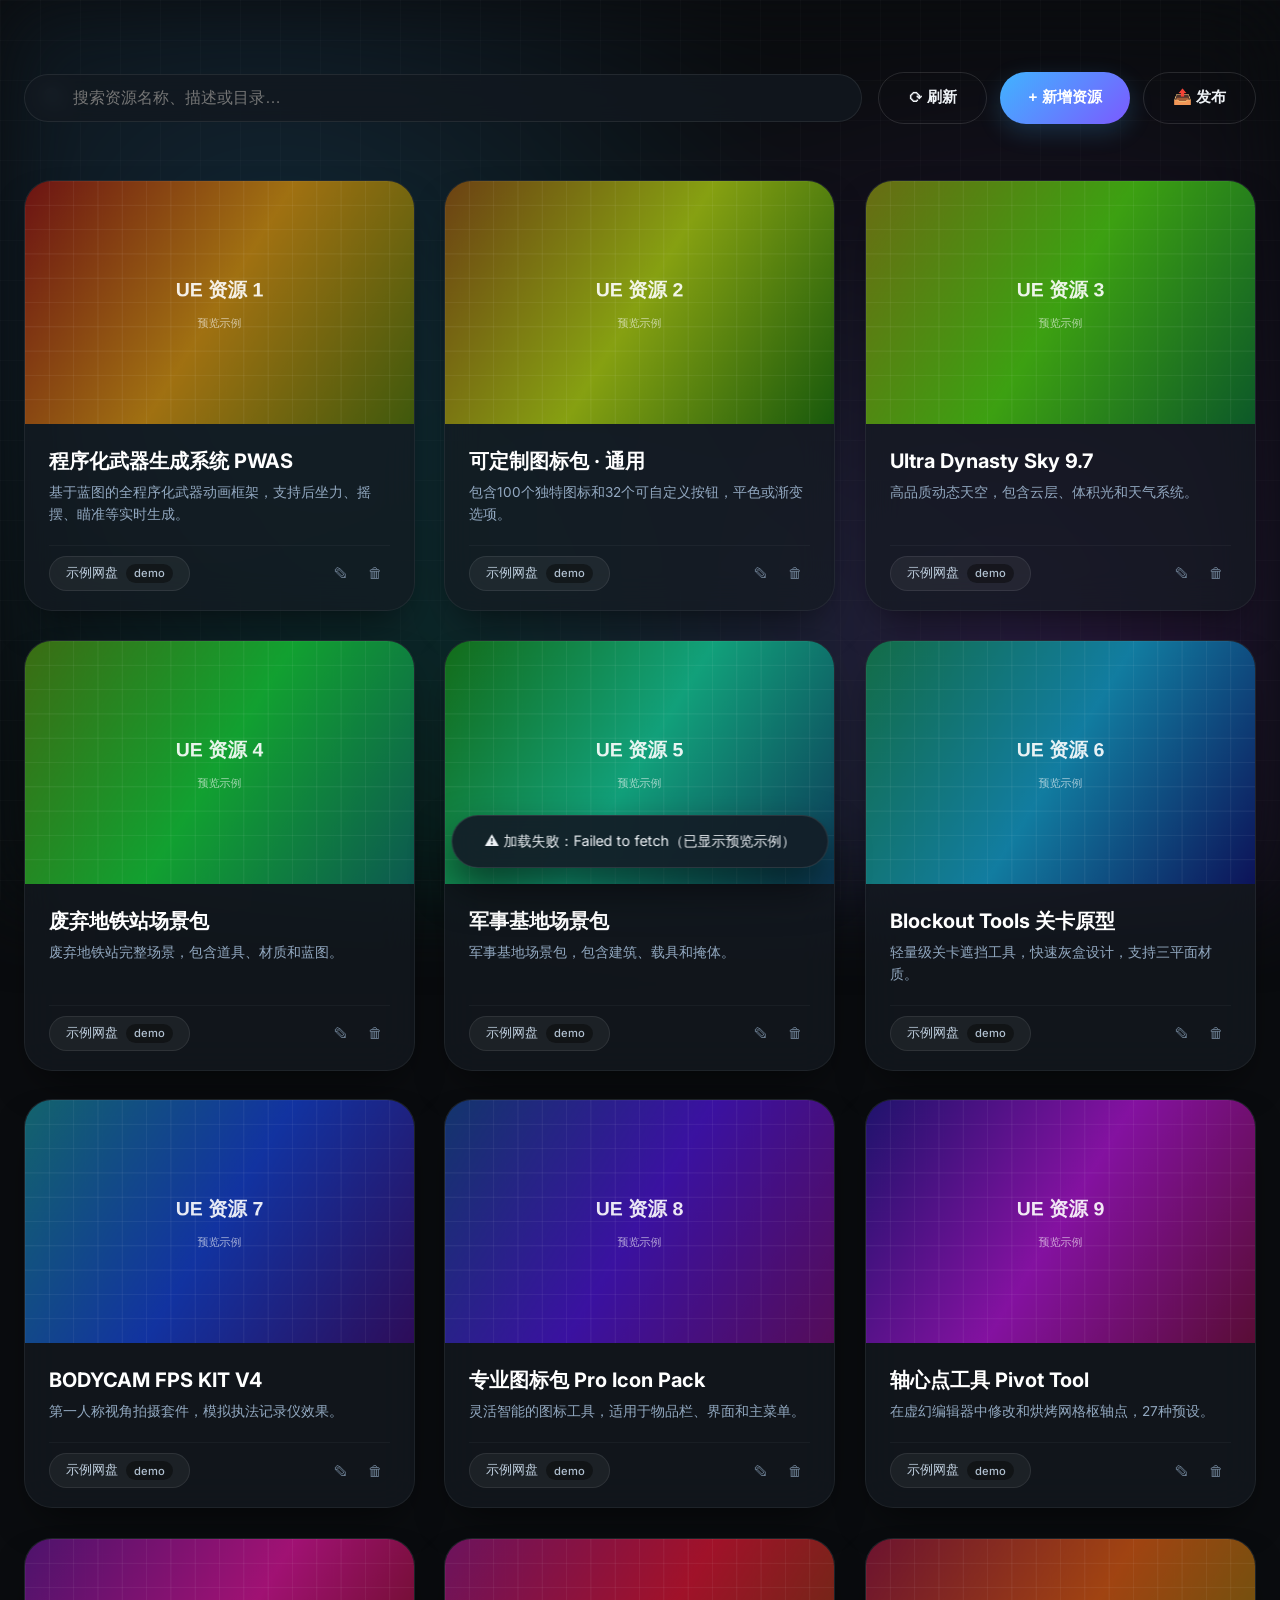
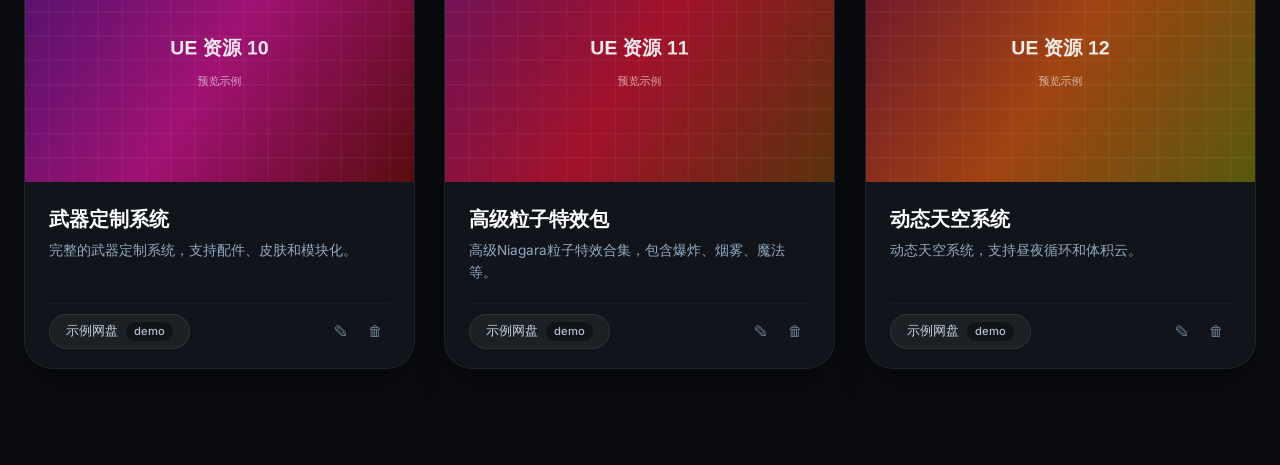
==== commit 1d6c1e02: "Add files via upload" ====
--- a/index.html
+++ b/index.html
@@ -594,22 +594,43 @@
 }
 
 /* ==================== 滚动切换 ==================== */
+const ENTER_THRESHOLD = 0.1;  // 向下滚过 hero 高度的 10% → 进入列表
+const BACK_THRESHOLD  = 2;    // 向上滚到距顶 ≤2px（真正滑到头）→ 回到 hero
+
 let ticking = false;
+let lastScrollY = window.scrollY;
+let switchLock = 0;           // 切换后短暂锁定，避免布局高度变化引起的抖动
+
 window.addEventListener('scroll', () => {
   if (currentMode !== 'list') return;
-  if (!ticking) {
-    requestAnimationFrame(() => {
-      const y = window.scrollY, hh = hero.offsetHeight;
-      if (y > hh * 0.1 && !isListVisible) {
-        hero.classList.add('hidden'); listSection.classList.add('visible'); isListVisible = true;
-      } else if (y < hh * 0.1 && isListVisible) {
-        hero.classList.remove('hidden'); listSection.classList.remove('visible'); isListVisible = false;
-        window.scrollTo({ top: 0, behavior: 'smooth' });
-      }
-      ticking = false;
-    });
-    ticking = true;
-  }
+  if (ticking) return;
+  ticking = true;
+
+  requestAnimationFrame(() => {
+    ticking = false;
+
+    const y  = window.scrollY;
+    const hh = hero.offsetHeight;
+    const goingUp = y < lastScrollY;
+    lastScrollY = y;
+
+    if (performance.now() < switchLock) return;
+
+    // 向下滚过阈值 → 收起 Hero，显示列表
+    if (y > hh * ENTER_THRESHOLD && !isListVisible) {
+      hero.classList.add('hidden');
+      listSection.classList.add('visible');
+      isListVisible = true;
+      switchLock = performance.now() + 450;
+    }
+    // 向上滚到真正的顶部（滑到头）→ 恢复 Hero
+    else if (y <= BACK_THRESHOLD && goingUp && isListVisible) {
+      hero.classList.remove('hidden');
+      listSection.classList.remove('visible');
+      isListVisible = false;
+      switchLock = performance.now() + 450;
+    }
+  });
 });
 
 /* ==================== 事件 ==================== */
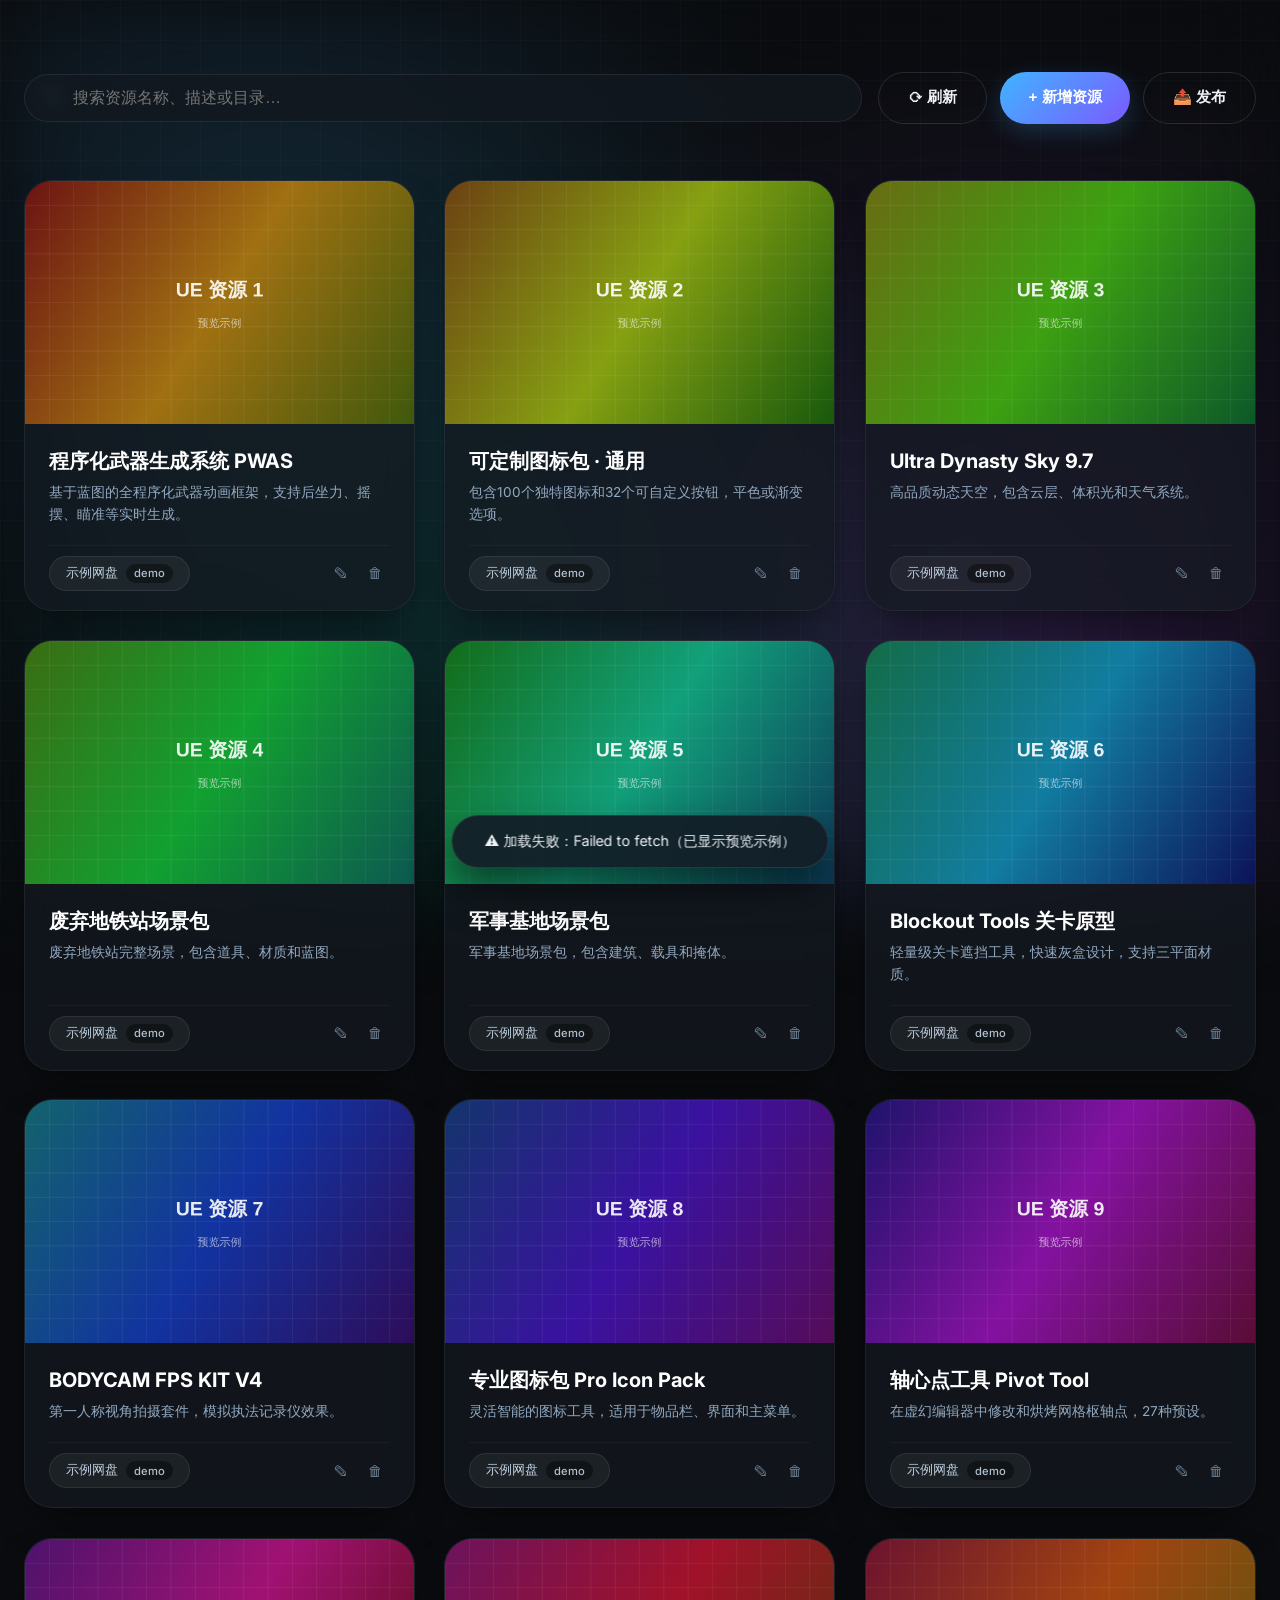
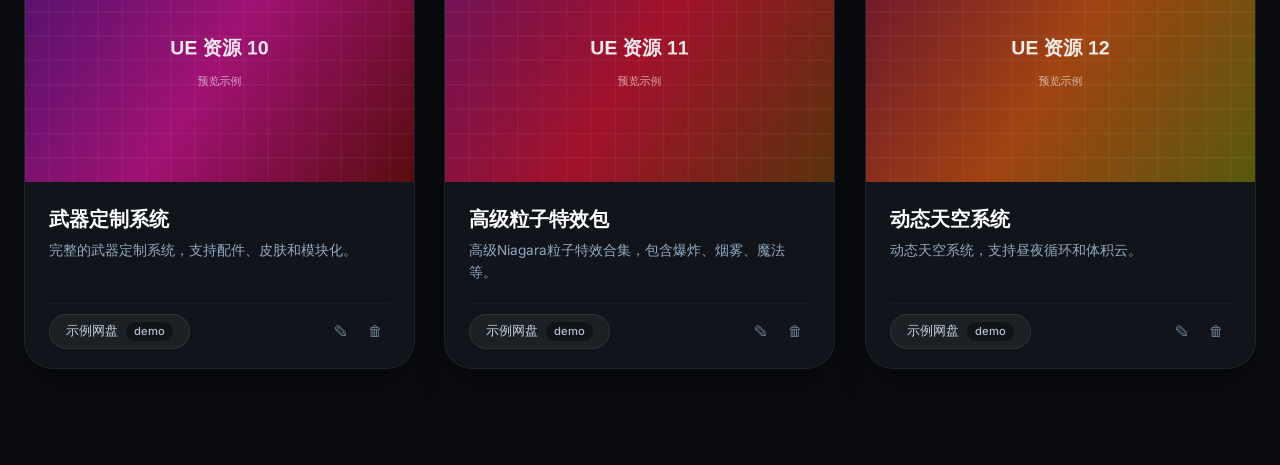
==== commit b7e1990e: "Refactor scroll handling for list transitions Updated scrolling behavior to improve user experience " ====
--- a/index.html
+++ b/index.html
@@ -593,46 +593,67 @@
   }
 }
 
+
 /* ==================== 滚动切换 ==================== */
-const ENTER_THRESHOLD = 0.1;  // 向下滚过 hero 高度的 10% → 进入列表
-const BACK_THRESHOLD  = 2;    // 向上滚到距顶 ≤2px（真正滑到头）→ 回到 hero
-
-let ticking = false;
-let lastScrollY = window.scrollY;
-let switchLock = 0;           // 切换后短暂锁定，避免布局高度变化引起的抖动
-
+const ENTER_DELTA = 10;      // 滚轮/触摸触发阈值（px）
+let isAnimating = false;     // 切换动画期间锁定
+
+function enterList() {
+  if (isAnimating || isListVisible) return;
+  isAnimating = true;
+  hero.classList.add('hidden');
+  listSection.classList.add('visible');
+  isListVisible = true;
+  window.scrollTo(0, 0);     // 立即回到列表顶部（toolbar 贴顶）
+  setTimeout(() => { isAnimating = false; }, 780);  // 过渡 0.75s + 缓冲
+}
+
+function exitList() {
+  if (isAnimating || !isListVisible) return;
+  isAnimating = true;
+  hero.classList.remove('hidden');
+  listSection.classList.remove('visible');
+  isListVisible = false;
+  window.scrollTo(0, 0);
+  setTimeout(() => { isAnimating = false; }, 780);
+}
+
+/* scroll 兜底 + 动画期间锁顶（实现"停住"） */
 window.addEventListener('scroll', () => {
   if (currentMode !== 'list') return;
-  if (ticking) return;
-  ticking = true;
-
-  requestAnimationFrame(() => {
-    ticking = false;
-
-    const y  = window.scrollY;
-    const hh = hero.offsetHeight;
-    const goingUp = y < lastScrollY;
-    lastScrollY = y;
-
-    if (performance.now() < switchLock) return;
-
-    // 向下滚过阈值 → 收起 Hero，显示列表
-    if (y > hh * ENTER_THRESHOLD && !isListVisible) {
-      hero.classList.add('hidden');
-      listSection.classList.add('visible');
-      isListVisible = true;
-      switchLock = performance.now() + 450;
-    }
-    // 向上滚到真正的顶部（滑到头）→ 恢复 Hero
-    else if (y <= BACK_THRESHOLD && goingUp && isListVisible) {
-      hero.classList.remove('hidden');
-      listSection.classList.remove('visible');
-      isListVisible = false;
-      switchLock = performance.now() + 450;
-    }
-  });
-});
-
+  if (isAnimating) {
+    if (window.scrollY !== 0) window.scrollTo(0, 0);  // 强制回顶
+    return;
+  }
+  if (!isListVisible && window.scrollY > 10) enterList();
+}, { passive: true });
+
+/* 桌面滚轮 */
+window.addEventListener('wheel', (e) => {
+  if (currentMode !== 'list' || isAnimating) return;
+  if (!isListVisible) {
+    if (e.deltaY > 0) enterList();                    // Hero 下滚 → 进列表
+  } else {
+    if (window.scrollY <= 0 && e.deltaY < 0) exitList(); // 列表顶端再上滑 → 回 Hero
+  }
+}, { passive: true });
+
+/* 移动端触摸 */
+let touchStartY = 0;
+window.addEventListener('touchstart', (e) => {
+  if (currentMode !== 'list' || isAnimating) return;
+  touchStartY = e.touches[0].clientY;
+}, { passive: true });
+
+window.addEventListener('touchmove', (e) => {
+  if (currentMode !== 'list' || isAnimating) return;
+  const deltaY = e.touches[0].clientY - touchStartY;  // 正=手指下拉
+  if (!isListVisible) {
+    if (deltaY < -ENTER_DELTA) enterList();           // 手指上滑 → 进列表
+  } else {
+    if (window.scrollY <= 0 && deltaY > ENTER_DELTA) exitList(); // 顶部下拉 → 回 Hero
+  }
+}, { passive: true });
 /* ==================== 事件 ==================== */
 searchInput.addEventListener('input', e => { searchQuery = e.target.value; renderList(); });
 refreshBtn.addEventListener('click', async () => {
@@ -688,4 +709,4 @@
 })();
 </script>
 </body>
-</html>+</html>
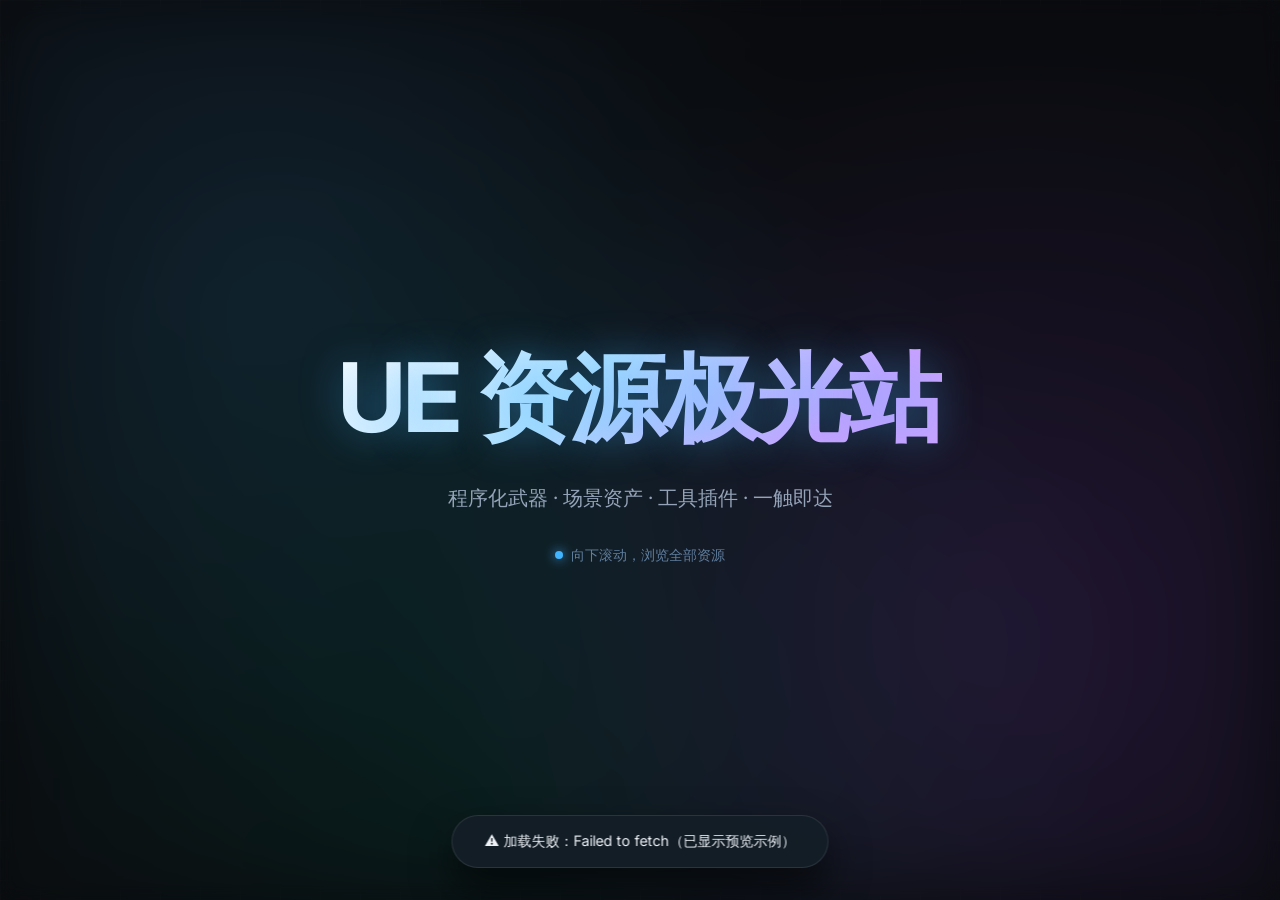
==== commit 0ff6b8bc: "Update list-section styles for list mode" ====
--- a/index.html
+++ b/index.html
@@ -30,8 +30,9 @@
   .hero .hint span{display:inline-block;width:8px;height:8px;border-radius:50%;background:#40b4ff;box-shadow:0 0 12px #40b4ff}
   @keyframes pulse{0%,100%{opacity:.5}50%{opacity:1}}
 
-  .list-section{position:relative;min-height:100vh;padding:4rem 1.5rem 6rem;margin-top:100vh;z-index:20;transition:margin-top .75s cubic-bezier(.23,1,.32,1)}
-  .list-section.visible{margin-top:0}
+  body.list-mode{overflow:hidden}
+  .list-section{position:fixed;inset:0;overflow-y:auto;overflow-x:hidden;padding:4rem 1.5rem 6rem;z-index:20;transform:translateY(105%);transition:transform .75s cubic-bezier(.23,1,.32,1);will-change:transform;-webkit-overflow-scrolling:touch}
+  .list-section.visible{transform:translateY(0)}
   .container{max-width:1400px;margin:0 auto}
 
   .toolbar{display:flex;flex-wrap:wrap;justify-content:space-between;align-items:center;gap:1rem;margin-bottom:3rem;padding:.5rem 0}
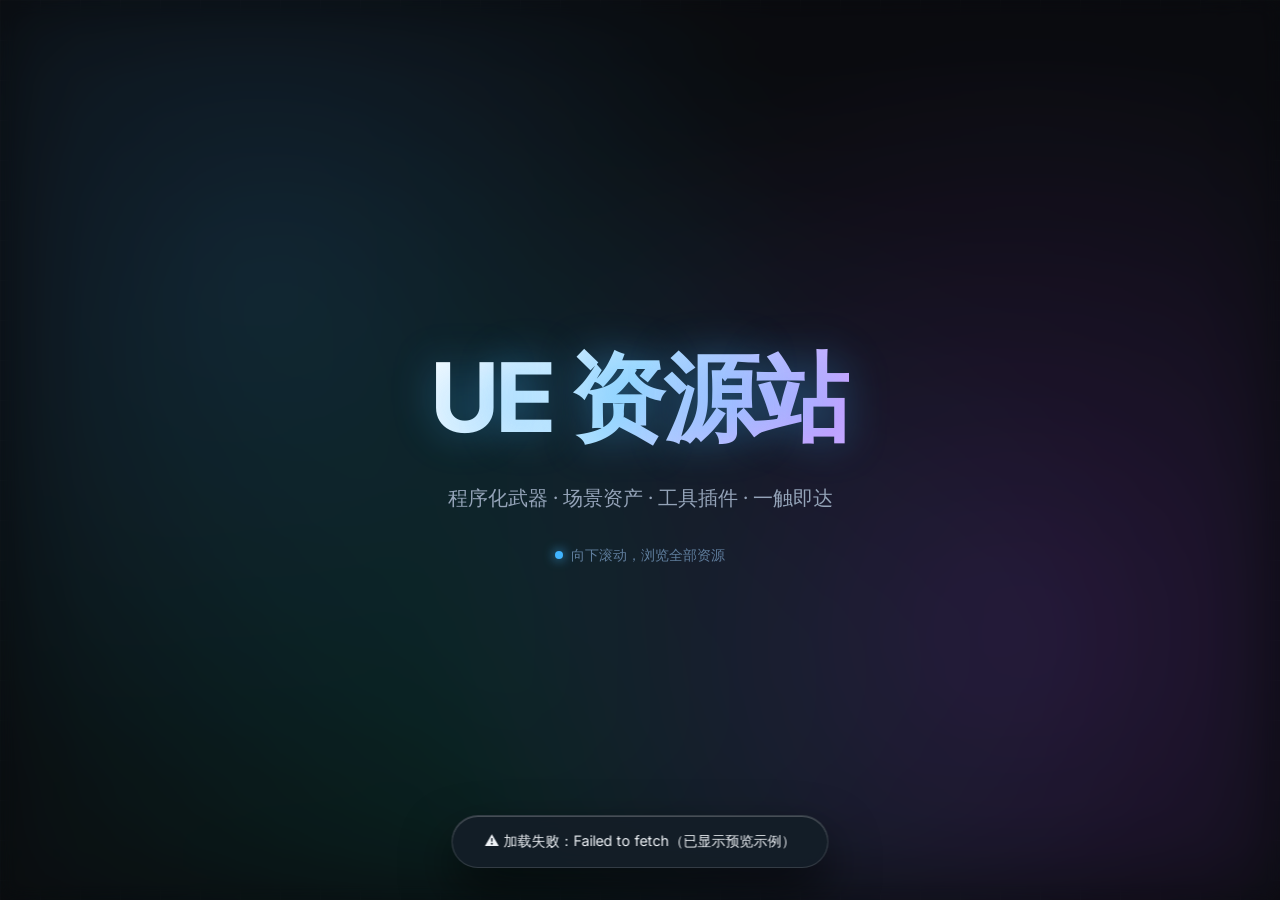
==== commit 88ef5e68: "Add files via upload" ====
--- a/index.html
+++ b/index.html
@@ -3,7 +3,7 @@
 <head>
 <meta charset="UTF-8">
 <meta name="viewport" content="width=device-width, initial-scale=1.0">
-<title>UE 资源中心</title>
+<title>UE 资源站</title>
 <link rel="preconnect" href="https://fonts.googleapis.com">
 <link href="https://fonts.googleapis.com/css2?family=Inter:opsz,wght@14..32,400;14..32,500;14..32,600;14..32,700&display=swap" rel="stylesheet">
 <style>
@@ -14,7 +14,8 @@
   ::-webkit-scrollbar-thumb{background:#2e3a47;border-radius:20px}
   ::-webkit-scrollbar-thumb:hover{background:#3f5062}
 
-  .aurora-bg{position:fixed;inset:0;z-index:-2;background:radial-gradient(circle at 20% 30%,rgba(64,180,255,.15),transparent 45%),radial-gradient(circle at 80% 70%,rgba(170,80,255,.18),transparent 50%),radial-gradient(circle at 40% 80%,rgba(0,255,200,.1),transparent 60%),#0a0c0f;filter:blur(40px)}
+  /* ===== 深空背景 ===== */
+  .aurora-bg{position:fixed;inset:0;z-index:-2;background:radial-gradient(circle at 20% 30%,rgba(64,180,255,.18),transparent 45%),radial-gradient(circle at 80% 70%,rgba(170,80,255,.22),transparent 50%),radial-gradient(circle at 40% 80%,rgba(0,255,200,.12),transparent 60%),#0a0c0f;filter:blur(40px)}
   .grid-overlay{position:fixed;inset:0;z-index:-1;pointer-events:none;background-image:linear-gradient(rgba(255,255,255,.02) 1px,transparent 1px),linear-gradient(90deg,rgba(255,255,255,.02) 1px,transparent 1px);background-size:40px 40px}
 
   #listView{display:none}
@@ -22,71 +23,173 @@
   #detailView{display:none}
   #detailView.active{display:block}
 
+  /* ===== Liquid Glass 核心材质 ===== */
+  .liquid-glass{
+    position:relative;
+    background:linear-gradient(135deg,rgba(255,255,255,.10) 0%,rgba(255,255,255,.03) 50%,rgba(255,255,255,.08) 100%);
+    -webkit-backdrop-filter:blur(24px) saturate(1.8) brightness(1.08);
+    backdrop-filter:blur(24px) saturate(1.8) brightness(1.08);
+    border:1px solid rgba(255,255,255,.16);
+    box-shadow:
+      0 24px 60px -22px rgba(0,0,0,.7),
+      inset 0 1px 0 rgba(255,255,255,.45),
+      inset 0 -1px 0 rgba(255,255,255,.08),
+      inset 1px 0 0 rgba(255,255,255,.10),
+      inset -1px 0 0 rgba(255,255,255,.10);
+  }
+  .liquid-glass::after{
+    content:'';position:absolute;inset:0;border-radius:inherit;pointer-events:none;
+    background:radial-gradient(600px circle at var(--mx,50%) var(--my,50%),rgba(255,255,255,.14),transparent 40%);
+    opacity:0;transition:opacity .4s;
+  }
+  .liquid-glass:hover::after{opacity:1}
+
+  /* ===== Hero ===== */
   .hero{position:fixed;top:0;left:0;width:100%;height:100vh;display:flex;flex-direction:column;justify-content:center;align-items:center;text-align:center;padding:2rem;z-index:10;transition:transform .75s cubic-bezier(.23,1,.32,1),opacity .5s;background:rgba(10,12,15,.2);backdrop-filter:blur(8px);will-change:transform}
   .hero.hidden{transform:translateY(-120vh);opacity:0;pointer-events:none}
-  .hero h1{font-size:clamp(2.8rem,10vw,6rem);font-weight:700;letter-spacing:-.03em;background:linear-gradient(135deg,#fff 0%,#b0e0ff 40%,#d0a0ff 80%);-webkit-background-clip:text;-webkit-text-fill-color:transparent;background-clip:text;margin-bottom:1rem;text-shadow:0 0 40px rgba(64,180,255,.4)}
+  .hero h1{
+    font-size:clamp(2.8rem,10vw,6rem);font-weight:700;letter-spacing:-.03em;
+    background:linear-gradient(120deg,#fff 0%,#b0e0ff 25%,#d0a0ff 50%,#b0e0ff 75%,#fff 100%);
+    background-size:200% 100%;
+    -webkit-background-clip:text;-webkit-text-fill-color:transparent;background-clip:text;
+    margin-bottom:1rem;text-shadow:0 0 40px rgba(64,180,255,.4);
+    animation:shimmer 8s ease-in-out infinite;
+  }
+  @keyframes shimmer{0%,100%{background-position:0% 50%}50%{background-position:100% 50%}}
   .hero p{font-size:1.25rem;color:#94a3b8;max-width:600px;line-height:1.6;margin-bottom:2rem}
   .hero .hint{display:flex;align-items:center;gap:.5rem;color:#5f7d9c;font-size:.9rem;animation:pulse 2s infinite}
   .hero .hint span{display:inline-block;width:8px;height:8px;border-radius:50%;background:#40b4ff;box-shadow:0 0 12px #40b4ff}
   @keyframes pulse{0%,100%{opacity:.5}50%{opacity:1}}
 
+  /* ===== 列表页独立滚动容器 ===== */
   body.list-mode{overflow:hidden}
   .list-section{position:fixed;inset:0;overflow-y:auto;overflow-x:hidden;padding:4rem 1.5rem 6rem;z-index:20;transform:translateY(105%);transition:transform .75s cubic-bezier(.23,1,.32,1);will-change:transform;-webkit-overflow-scrolling:touch}
   .list-section.visible{transform:translateY(0)}
   .container{max-width:1400px;margin:0 auto}
 
+  /* ===== 工具栏 ===== */
   .toolbar{display:flex;flex-wrap:wrap;justify-content:space-between;align-items:center;gap:1rem;margin-bottom:3rem;padding:.5rem 0}
   .search-box{flex:1;min-width:260px;position:relative}
-  .search-box input{width:100%;padding:.9rem 1.2rem .9rem 3rem;border-radius:60px;border:1px solid rgba(255,255,255,.08);background:rgba(18,24,32,.8);backdrop-filter:blur(10px);color:#eef2f6;font-size:1rem;transition:.3s;outline:none}
-  .search-box input:focus{border-color:#40b4ff;box-shadow:0 0 0 4px rgba(64,180,255,.15)}
-  .search-box::before{content:"🔍";position:absolute;left:1.2rem;top:50%;transform:translateY(-50%);font-size:1.2rem;opacity:.6}
-
-  .btn{padding:.9rem 1.8rem;border-radius:60px;border:none;font-weight:600;font-size:.95rem;cursor:pointer;transition:.25s;display:inline-flex;align-items:center;gap:.5rem;white-space:nowrap}
-  .btn-primary{background:linear-gradient(135deg,#40b4ff,#7b5aff);color:#fff;box-shadow:0 8px 24px rgba(64,180,255,.2)}
-  .btn-primary:hover{transform:translateY(-2px);box-shadow:0 14px 32px rgba(64,180,255,.3)}
-  .btn-outline{background:transparent;border:1px solid rgba(255,255,255,.12);color:#eef2f6}
-  .btn-outline:hover{background:rgba(255,255,255,.05);border-color:#40b4ff}
+  .search-box input{
+    width:100%;padding:.9rem 1.2rem .9rem 3rem;border-radius:60px;
+    background:linear-gradient(135deg,rgba(255,255,255,.10),rgba(255,255,255,.03));
+    -webkit-backdrop-filter:blur(22px) saturate(1.8);
+    backdrop-filter:blur(22px) saturate(1.8);
+    border:1px solid rgba(255,255,255,.16);
+    box-shadow:inset 0 1px 0 rgba(255,255,255,.4),0 10px 30px rgba(0,0,0,.35);
+    color:#eef2f6;font-size:1rem;transition:.3s;outline:none;
+  }
+  .search-box input:focus{border-color:rgba(64,180,255,.6);box-shadow:inset 0 1px 0 rgba(255,255,255,.5),0 0 0 4px rgba(64,180,255,.12),0 14px 36px rgba(64,180,255,.18)}
+  .search-box::before{content:"🔍";position:absolute;left:1.2rem;top:50%;transform:translateY(-50%);font-size:1.2rem;opacity:.6;z-index:1}
+
+  /* ===== 按钮：物理挤压回弹 ===== */
+  .btn{
+    padding:.9rem 1.8rem;border-radius:60px;border:none;font-weight:600;font-size:.95rem;cursor:pointer;
+    transition:transform .25s cubic-bezier(.34,1.56,.64,1),box-shadow .25s,background .25s,border-color .25s;
+    display:inline-flex;align-items:center;gap:.5rem;white-space:nowrap;position:relative;overflow:hidden;
+  }
+  .btn:active{transform:scale(.96) translateY(1px);transition-duration:.08s}
+  .btn-primary{
+    background:linear-gradient(135deg,#40b4ff,#7b5aff);color:#fff;
+    box-shadow:0 10px 28px rgba(64,180,255,.25),inset 0 1px 0 rgba(255,255,255,.4),inset 0 -1px 0 rgba(0,0,0,.2);
+  }
+  .btn-primary:hover{transform:translateY(-2px);box-shadow:0 16px 36px rgba(64,180,255,.4),inset 0 1px 0 rgba(255,255,255,.5),inset 0 -1px 0 rgba(0,0,0,.2)}
+  .btn-outline{
+    background:linear-gradient(135deg,rgba(255,255,255,.09),rgba(255,255,255,.02));
+    -webkit-backdrop-filter:blur(18px) saturate(1.6);
+    backdrop-filter:blur(18px) saturate(1.6);
+    border:1px solid rgba(255,255,255,.16);
+    box-shadow:inset 0 1px 0 rgba(255,255,255,.32),0 10px 28px rgba(0,0,0,.3);
+    color:#eef2f6;
+  }
+  .btn-outline:hover{background:linear-gradient(135deg,rgba(255,255,255,.15),rgba(255,255,255,.04));border-color:rgba(64,180,255,.4);box-shadow:inset 0 1px 0 rgba(255,255,255,.42),0 14px 36px rgba(64,180,255,.18)}
   .btn-sm{padding:.6rem 1.2rem;font-size:.85rem}
   .btn-danger{background:rgba(255,80,80,.15);color:#ff8a8a;border:1px solid rgba(255,80,80,.2)}
   .btn-danger:hover{background:rgba(255,80,80,.25)}
 
-  .card-grid{display:grid;grid-template-columns:repeat(auto-fill,minmax(340px,1fr));gap:1.8rem;perspective:1000px}
-  .card{background:rgba(20,26,34,.7);backdrop-filter:blur(18px);border:1px solid rgba(255,255,255,.06);border-radius:28px;overflow:hidden;transition:.4s cubic-bezier(.23,1,.32,1);display:flex;flex-direction:column;opacity:0;transform:translateY(40px) scale(.96);animation:cardReveal .65s cubic-bezier(.23,1,.32,1) forwards;box-shadow:0 20px 40px -15px rgba(0,0,0,.6)}
-  .card:hover{border-color:rgba(64,180,255,.3);box-shadow:0 30px 60px -15px rgba(64,180,255,.2);transform:translateY(-6px) scale(1.01)}
-  @keyframes cardReveal{to{opacity:1;transform:translateY(0) scale(1)}}
-
-  .card-preview{width:100%;aspect-ratio:16/10;background:#11171f;overflow:hidden;position:relative;cursor:pointer;display:block;text-decoration:none}
+  /* ===== 卡片：空间纵深 + 动态高光 ===== */
+  .card-grid{display:grid;grid-template-columns:repeat(auto-fill,minmax(340px,1fr));gap:1.8rem;perspective:1200px}
+  .card{
+    position:relative;transform-style:preserve-3d;
+    background:linear-gradient(135deg,rgba(255,255,255,.10) 0%,rgba(255,255,255,.03) 50%,rgba(255,255,255,.07) 100%);
+    -webkit-backdrop-filter:blur(26px) saturate(1.8) brightness(1.06);
+    backdrop-filter:blur(26px) saturate(1.8) brightness(1.06);
+    border:1px solid rgba(255,255,255,.15);
+    border-radius:28px;overflow:hidden;
+    transition:transform .5s cubic-bezier(.23,1,.32,1),box-shadow .5s,border-color .5s;
+    display:flex;flex-direction:column;
+    opacity:0;transform:translateY(40px) scale(.96) rotateX(0deg) rotateY(0deg);
+    animation:cardReveal .65s cubic-bezier(.23,1,.32,1) forwards;
+    box-shadow:
+      0 24px 50px -20px rgba(0,0,0,.75),
+      inset 0 1px 0 rgba(255,255,255,.42),
+      inset 0 -1px 0 rgba(255,255,255,.08);
+  }
+  .card::before{
+    content:'';position:absolute;inset:0;border-radius:inherit;pointer-events:none;z-index:1;
+    background:linear-gradient(180deg,rgba(255,255,255,.18) 0%,rgba(255,255,255,.03) 35%,transparent 70%);
+  }
+  .card::after{
+    content:'';position:absolute;inset:0;border-radius:inherit;pointer-events:none;z-index:1;
+    background:radial-gradient(500px circle at var(--mx,50%) var(--my,50%),rgba(255,255,255,.18),transparent 42%);
+    opacity:0;transition:opacity .4s;
+  }
+  .card:hover::after{opacity:1}
+  .card:hover{
+    border-color:rgba(64,180,255,.35);
+    box-shadow:
+      0 40px 80px -24px rgba(64,180,255,.28),
+      inset 0 1px 0 rgba(255,255,255,.55),
+      inset 0 -1px 0 rgba(255,255,255,.10);
+  }
+  @keyframes cardReveal{to{opacity:1;transform:translateY(0) scale(1) rotateX(0deg) rotateY(0deg)}}
+
+  .card-preview{width:100%;aspect-ratio:16/10;background:#11171f;overflow:hidden;position:relative;cursor:pointer;display:block;text-decoration:none;z-index:2;transform:translateZ(20px)}
   .card-preview img{width:100%;height:100%;object-fit:cover;transition:transform .6s}
   .card:hover .card-preview img{transform:scale(1.04)}
-  .card-preview .media-badge{position:absolute;bottom:12px;right:12px;background:rgba(0,0,0,.7);backdrop-filter:blur(8px);padding:.25rem .75rem;border-radius:40px;font-size:.75rem;color:#a0c0e0;border:1px solid rgba(255,255,255,.1)}
-  .card-preview .detail-hint{position:absolute;bottom:12px;left:12px;background:rgba(64,180,255,.85);backdrop-filter:blur(8px);padding:.3rem .8rem;border-radius:40px;font-size:.72rem;color:#fff;opacity:0;transition:.3s;font-weight:600}
+  .card-preview .media-badge{position:absolute;bottom:12px;right:12px;background:rgba(0,0,0,.55);backdrop-filter:blur(10px);padding:.25rem .75rem;border-radius:40px;font-size:.75rem;color:#a0c0e0;border:1px solid rgba(255,255,255,.16)}
+  .card-preview .detail-hint{position:absolute;bottom:12px;left:12px;background:rgba(64,180,255,.85);backdrop-filter:blur(10px);padding:.3rem .8rem;border-radius:40px;font-size:.72rem;color:#fff;opacity:0;transition:.3s;font-weight:600}
   .card:hover .detail-hint{opacity:1}
 
-  .card-content{padding:1.5rem 1.5rem 1.2rem;flex:1;display:flex;flex-direction:column}
+  .card-content{padding:1.5rem 1.5rem 1.2rem;flex:1;display:flex;flex-direction:column;position:relative;z-index:2;transform:translateZ(30px)}
   .card-title{font-size:1.25rem;font-weight:700;margin-bottom:.5rem;line-height:1.3;color:#fff;display:-webkit-box;-webkit-line-clamp:2;-webkit-box-orient:vertical;overflow:hidden}
   .card-desc{font-size:.85rem;color:#92a8c0;line-height:1.6;margin-bottom:1.2rem;display:-webkit-box;-webkit-line-clamp:3;-webkit-box-orient:vertical;overflow:hidden;flex:1}
-  .card-actions{display:flex;flex-wrap:wrap;align-items:center;gap:.6rem;margin-top:auto;padding-top:.6rem;border-top:1px solid rgba(255,255,255,.04)}
+  .card-actions{display:flex;flex-wrap:wrap;align-items:center;gap:.6rem;margin-top:auto;padding-top:.6rem;border-top:1px solid rgba(255,255,255,.06)}
 
   .link-badge{display:inline-flex;align-items:center;gap:.3rem;padding:.45rem 1rem;border-radius:40px;font-size:.8rem;font-weight:500;transition:.2s;text-decoration:none;border:1px solid transparent}
-  .link-badge.baidu{background:rgba(40,100,200,.15);color:#7db8ff;border-color:rgba(40,100,200,.2)}
-  .link-badge.quark{background:rgba(100,200,150,.12);color:#7dffb0;border-color:rgba(100,200,150,.2)}
-  .link-badge.default-link{background:rgba(255,255,255,.05);color:#c0d0e0;border-color:rgba(255,255,255,.08)}
+  .link-badge.baidu{background:rgba(40,100,200,.18);color:#7db8ff;border-color:rgba(80,150,255,.3)}
+  .link-badge.quark{background:rgba(100,200,150,.15);color:#7dffb0;border-color:rgba(100,220,160,.3)}
+  .link-badge.default-link{background:rgba(255,255,255,.07);color:#c0d0e0;border-color:rgba(255,255,255,.12)}
   .link-badge:hover{transform:translateY(-1px);filter:brightness(1.2)}
   .code-tag{font-size:.7rem;background:rgba(0,0,0,.4);padding:.15rem .5rem;border-radius:20px;color:#b0c0d0;margin-left:.2rem}
 
-  .detail-btn{display:inline-flex;align-items:center;gap:.3rem;padding:.45rem 1rem;border-radius:40px;font-size:.8rem;font-weight:600;text-decoration:none;background:rgba(64,180,255,.12);color:#7db8ff;border:1px solid rgba(64,180,255,.25);transition:.2s;margin-left:auto}
-  .detail-btn:hover{background:rgba(64,180,255,.22);transform:translateY(-1px)}
-
   .icon-btn{background:transparent;border:none;color:#6d7f93;padding:.3rem .5rem;border-radius:8px;cursor:pointer;font-size:.9rem;transition:.2s}
-  .icon-btn:hover{background:rgba(255,255,255,.06);color:#eef2f6}
+  .icon-btn:hover{background:rgba(255,255,255,.08);color:#eef2f6}
 
   .loading-state{text-align:center;padding:4rem 2rem;color:#6d7f93;grid-column:1/-1}
   .spinner{display:inline-block;width:36px;height:36px;border:3px solid rgba(64,180,255,.15);border-top-color:#40b4ff;border-radius:50%;animation:spin .8s linear infinite;margin-bottom:1rem}
   @keyframes spin{to{transform:rotate(360deg)}}
 
-  .topbar{position:sticky;top:0;z-index:50;display:flex;align-items:center;gap:1rem;padding:1rem 1.5rem;background:rgba(10,12,15,.55);backdrop-filter:blur(18px);border-bottom:1px solid rgba(255,255,255,.06)}
-  .back-btn{display:inline-flex;align-items:center;gap:.5rem;padding:.6rem 1.2rem;border-radius:60px;border:1px solid rgba(255,255,255,.12);background:transparent;color:#eef2f6;font-size:.9rem;font-weight:500;cursor:pointer;text-decoration:none;transition:.2s}
-  .back-btn:hover{background:rgba(255,255,255,.06);border-color:#40b4ff}
+  /* ===== 详情页顶栏 ===== */
+  .topbar{
+    position:sticky;top:0;z-index:50;
+    display:flex;align-items:center;gap:1rem;padding:1rem 1.5rem;
+    background:linear-gradient(135deg,rgba(20,26,34,.62),rgba(20,26,34,.38));
+    -webkit-backdrop-filter:blur(26px) saturate(1.8);
+    backdrop-filter:blur(26px) saturate(1.8);
+    border-bottom:1px solid rgba(255,255,255,.12);
+    box-shadow:0 6px 30px rgba(0,0,0,.35),inset 0 1px 0 rgba(255,255,255,.2);
+  }
+  .back-btn{
+    display:inline-flex;align-items:center;gap:.5rem;padding:.6rem 1.2rem;border-radius:60px;
+    background:linear-gradient(135deg,rgba(255,255,255,.08),rgba(255,255,255,.02));
+    -webkit-backdrop-filter:blur(18px) saturate(1.6);
+    backdrop-filter:blur(18px) saturate(1.6);
+    border:1px solid rgba(255,255,255,.16);
+    box-shadow:inset 0 1px 0 rgba(255,255,255,.3),0 8px 24px rgba(0,0,0,.3);
+    color:#eef2f6;font-size:.9rem;font-weight:500;cursor:pointer;text-decoration:none;transition:.2s;
+  }
+  .back-btn:hover{background:linear-gradient(135deg,rgba(255,255,255,.14),rgba(255,255,255,.04));border-color:rgba(64,180,255,.4)}
   .topbar .crumb{color:#6d7f93;font-size:.85rem;white-space:nowrap;overflow:hidden;text-overflow:ellipsis}
 
   .detail-wrap{max-width:1200px;margin:0 auto;padding:2rem 1.5rem 5rem}
@@ -94,49 +197,89 @@
   .detail-wrap .state h2{color:#eef2f6;margin-bottom:.5rem;font-weight:600}
   .detail-wrap .state p{margin-bottom:1.2rem;line-height:1.6}
 
-  .detail-card{background:rgba(20,26,34,.72);backdrop-filter:blur(22px);border:1px solid rgba(255,255,255,.07);border-radius:32px;overflow:hidden;box-shadow:0 40px 80px -20px rgba(0,0,0,.7);animation:reveal .7s cubic-bezier(.23,1,.32,1) both}
+  /* ===== 详情卡片 ===== */
+  .detail-card{
+    position:relative;
+    background:linear-gradient(135deg,rgba(255,255,255,.09),rgba(255,255,255,.02));
+    -webkit-backdrop-filter:blur(28px) saturate(1.8);
+    backdrop-filter:blur(28px) saturate(1.8);
+    border:1px solid rgba(255,255,255,.14);
+    border-radius:32px;overflow:hidden;
+    box-shadow:
+      0 50px 100px -30px rgba(0,0,0,.8),
+      inset 0 1px 0 rgba(255,255,255,.4),
+      inset 0 -1px 0 rgba(255,255,255,.08);
+    animation:reveal .7s cubic-bezier(.23,1,.32,1) both;
+  }
   @keyframes reveal{from{opacity:0;transform:translateY(40px) scale(.98)}to{opacity:1;transform:translateY(0) scale(1)}}
 
   .detail-preview{width:100%;aspect-ratio:21/9;background:#0d1218;position:relative;cursor:zoom-in;overflow:hidden}
   .detail-preview img{width:100%;height:100%;object-fit:cover;transition:transform .6s}
   .detail-preview:hover img{transform:scale(1.03)}
-  .detail-preview .badge{position:absolute;bottom:16px;right:16px;background:rgba(0,0,0,.65);backdrop-filter:blur(8px);padding:.35rem .9rem;border-radius:40px;font-size:.78rem;color:#a0c0e0;border:1px solid rgba(255,255,255,.1)}
-  .detail-preview .zoom-hint{position:absolute;top:16px;right:16px;background:rgba(0,0,0,.5);backdrop-filter:blur(8px);padding:.4rem .8rem;border-radius:40px;font-size:.75rem;color:#c0d0e0;border:1px solid rgba(255,255,255,.1);opacity:0;transition:.3s}
+  .detail-preview .badge{position:absolute;bottom:16px;right:16px;background:rgba(0,0,0,.6);backdrop-filter:blur(10px);padding:.35rem .9rem;border-radius:40px;font-size:.78rem;color:#a0c0e0;border:1px solid rgba(255,255,255,.16)}
+  .detail-preview .zoom-hint{position:absolute;top:16px;right:16px;background:rgba(0,0,0,.5);backdrop-filter:blur(10px);padding:.4rem .8rem;border-radius:40px;font-size:.75rem;color:#c0d0e0;border:1px solid rgba(255,255,255,.16);opacity:0;transition:.3s}
   .detail-preview:hover .zoom-hint{opacity:1}
 
-  .detail-body{padding:2rem 2.2rem 2.2rem}
-  .detail-id{display:inline-block;font-size:.75rem;font-weight:600;letter-spacing:.08em;color:#40b4ff;background:rgba(64,180,255,.1);border:1px solid rgba(64,180,255,.25);padding:.3rem .8rem;border-radius:40px;margin-bottom:1rem}
+  .detail-body{padding:2rem 2.2rem 2.2rem;position:relative;z-index:1}
+  .detail-id{display:inline-block;font-size:.75rem;font-weight:600;letter-spacing:.08em;color:#40b4ff;background:rgba(64,180,255,.12);border:1px solid rgba(64,180,255,.3);padding:.3rem .8rem;border-radius:40px;margin-bottom:1rem}
   .detail-title{font-size:clamp(1.6rem,4vw,2.4rem);font-weight:700;line-height:1.2;letter-spacing:-.02em;margin-bottom:1rem;background:linear-gradient(135deg,#fff 0%,#b0e0ff 60%,#d0a0ff 100%);-webkit-background-clip:text;-webkit-text-fill-color:transparent;background-clip:text}
   .detail-desc{color:#9fb2c8;font-size:1rem;line-height:1.75;white-space:pre-wrap;margin-bottom:1.8rem}
   .detail-meta{display:flex;flex-wrap:wrap;gap:.6rem;margin-bottom:2rem}
-  .meta-chip{display:inline-flex;align-items:center;gap:.4rem;padding:.45rem 1rem;border-radius:40px;font-size:.82rem;background:rgba(255,255,255,.04);border:1px solid rgba(255,255,255,.08);color:#b0c4d8}
+  .meta-chip{display:inline-flex;align-items:center;gap:.4rem;padding:.45rem 1rem;border-radius:40px;font-size:.82rem;background:rgba(255,255,255,.05);border:1px solid rgba(255,255,255,.12);color:#b0c4d8;backdrop-filter:blur(10px)}
   .meta-chip code{font-family:ui-monospace,monospace;color:#7db8ff;font-size:.8rem}
 
   .links-section h3{font-size:1.1rem;font-weight:600;margin-bottom:1rem;color:#eef2f6;display:flex;align-items:center;gap:.5rem}
   .links-section h3::before{content:"";width:4px;height:18px;border-radius:4px;background:linear-gradient(180deg,#40b4ff,#7b5aff)}
   .links-list{display:grid;grid-template-columns:repeat(auto-fill,minmax(280px,1fr));gap:1rem}
-  .link-card{display:flex;align-items:center;justify-content:space-between;gap:1rem;padding:1.1rem 1.3rem;border-radius:20px;background:rgba(255,255,255,.035);border:1px solid rgba(255,255,255,.07);text-decoration:none;color:inherit;transition:.25s}
-  .link-card:hover{background:rgba(64,180,255,.08);border-color:rgba(64,180,255,.3);transform:translateY(-2px)}
+  .link-card{
+    display:flex;align-items:center;justify-content:space-between;gap:1rem;padding:1.1rem 1.3rem;border-radius:20px;
+    background:linear-gradient(135deg,rgba(255,255,255,.06),rgba(255,255,255,.015));
+    -webkit-backdrop-filter:blur(18px) saturate(1.6);
+    backdrop-filter:blur(18px) saturate(1.6);
+    border:1px solid rgba(255,255,255,.12);
+    box-shadow:inset 0 1px 0 rgba(255,255,255,.28),0 8px 24px rgba(0,0,0,.3);
+    text-decoration:none;color:inherit;transition:.25s;
+  }
+  .link-card:hover{background:linear-gradient(135deg,rgba(64,180,255,.12),rgba(123,90,255,.06));border-color:rgba(64,180,255,.4);transform:translateY(-2px);box-shadow:inset 0 1px 0 rgba(255,255,255,.38),0 14px 36px rgba(64,180,255,.18)}
   .link-card .link-left{display:flex;align-items:center;gap:.8rem;min-width:0}
   .link-icon{width:40px;height:40px;border-radius:14px;display:flex;align-items:center;justify-content:center;font-size:1.1rem;flex-shrink:0}
-  .link-icon.baidu{background:rgba(40,100,200,.15);color:#7db8ff}
-  .link-icon.quark{background:rgba(100,200,150,.12);color:#7dffb0}
-  .link-icon.default-link{background:rgba(255,255,255,.06);color:#c0d0e0}
+  .link-icon.baidu{background:rgba(40,100,200,.2);color:#7db8ff}
+  .link-icon.quark{background:rgba(100,200,150,.18);color:#7dffb0}
+  .link-icon.default-link{background:rgba(255,255,255,.08);color:#c0d0e0}
   .link-text{min-width:0}
   .link-text .link-name{font-weight:600;font-size:.95rem;white-space:nowrap;overflow:hidden;text-overflow:ellipsis}
   .link-text .link-sub{font-size:.75rem;color:#6d7f93;margin-top:.15rem;white-space:nowrap;overflow:hidden;text-overflow:ellipsis}
-  .link-text .code-badge{display:inline-block;font-family:ui-monospace,monospace;font-size:.72rem;background:rgba(64,180,255,.12);color:#7db8ff;padding:.15rem .5rem;border-radius:20px;margin-top:.3rem}
+  .link-text .code-badge{display:inline-block;font-family:ui-monospace,monospace;font-size:.72rem;background:rgba(64,180,255,.15);color:#7db8ff;padding:.15rem .5rem;border-radius:20px;margin-top:.3rem}
   .link-go{font-size:1.2rem;color:#4a5a6a;flex-shrink:0;transition:.25s}
   .link-card:hover .link-go{color:#40b4ff;transform:translateX(3px)}
 
-  .modal-overlay{position:fixed;inset:0;background:rgba(0,0,0,.7);backdrop-filter:blur(12px);z-index:100;display:none;align-items:center;justify-content:center;padding:1.5rem}
+  /* ===== 模态框 ===== */
+  .modal-overlay{position:fixed;inset:0;background:rgba(0,0,0,.65);backdrop-filter:blur(16px);z-index:100;display:none;align-items:center;justify-content:center;padding:1.5rem}
   .modal-overlay.active{display:flex}
-  .modal{background:#141a22;border-radius:32px;max-width:700px;width:100%;max-height:90vh;overflow-y:auto;padding:2rem;border:1px solid rgba(255,255,255,.08);box-shadow:0 40px 80px rgba(0,0,0,.8)}
+  .modal{
+    max-width:700px;width:100%;max-height:90vh;overflow-y:auto;padding:2rem;border-radius:32px;
+    background:linear-gradient(135deg,rgba(30,38,48,.92),rgba(20,26,34,.92));
+    -webkit-backdrop-filter:blur(32px) saturate(1.8);
+    backdrop-filter:blur(32px) saturate(1.8);
+    border:1px solid rgba(255,255,255,.16);
+    box-shadow:
+      0 50px 100px rgba(0,0,0,.85),
+      inset 0 1px 0 rgba(255,255,255,.4),
+      inset 0 -1px 0 rgba(255,255,255,.06);
+  }
   .modal h2{font-size:1.6rem;margin-bottom:1.5rem;font-weight:700;background:linear-gradient(135deg,#fff,#b0d0ff);-webkit-background-clip:text;-webkit-text-fill-color:transparent;background-clip:text}
   .form-group{margin-bottom:1.2rem}
   .form-group label{display:block;font-size:.85rem;font-weight:500;color:#92a8c0;margin-bottom:.4rem}
-  .form-group input,.form-group textarea{width:100%;padding:.8rem 1rem;border-radius:16px;border:1px solid rgba(255,255,255,.08);background:rgba(10,14,20,.6);color:#eef2f6;font-family:inherit;font-size:.95rem;transition:.2s;outline:none}
-  .form-group input:focus,.form-group textarea:focus{border-color:#40b4ff;box-shadow:0 0 0 3px rgba(64,180,255,.1)}
+  .form-group input,.form-group textarea{
+    width:100%;padding:.8rem 1rem;border-radius:16px;
+    background:rgba(10,14,20,.55);
+    -webkit-backdrop-filter:blur(10px);
+    backdrop-filter:blur(10px);
+    border:1px solid rgba(255,255,255,.12);
+    box-shadow:inset 0 1px 0 rgba(255,255,255,.12);
+    color:#eef2f6;font-family:inherit;font-size:.95rem;transition:.2s;outline:none;
+  }
+  .form-group input:focus,.form-group textarea:focus{border-color:#40b4ff;box-shadow:inset 0 1px 0 rgba(255,255,255,.18),0 0 0 3px rgba(64,180,255,.12)}
   .form-group textarea{min-height:100px;resize:vertical}
   .link-row{display:grid;grid-template-columns:1fr 2fr .8fr auto;gap:.6rem;align-items:center;margin-bottom:.6rem}
   .link-row input{padding:.6rem .8rem;font-size:.85rem}
@@ -144,14 +287,16 @@
   .btn-remove-link:hover{background:rgba(255,80,80,.3)}
   .form-actions{display:flex;gap:1rem;margin-top:2rem;justify-content:flex-end}
 
-  .lightbox{position:fixed;inset:0;z-index:200;background:rgba(0,0,0,.92);backdrop-filter:blur(20px);display:none;align-items:center;justify-content:center;padding:2rem}
+  /* ===== 灯箱 ===== */
+  .lightbox{position:fixed;inset:0;z-index:200;background:rgba(0,0,0,.92);backdrop-filter:blur(22px);display:none;align-items:center;justify-content:center;padding:2rem}
   .lightbox.active{display:flex}
-  .lightbox img{max-width:92vw;max-height:88vh;border-radius:24px;box-shadow:0 40px 100px rgba(0,0,0,.8);animation:zoomIn .35s cubic-bezier(.23,1,.32,1)}
+  .lightbox img{max-width:92vw;max-height:88vh;border-radius:24px;box-shadow:0 50px 120px rgba(0,0,0,.85);animation:zoomIn .35s cubic-bezier(.23,1,.32,1)}
   @keyframes zoomIn{from{opacity:0;transform:scale(.92)}to{opacity:1;transform:scale(1)}}
-  .lightbox-close{position:absolute;top:1.5rem;right:1.5rem;width:48px;height:48px;border-radius:50%;background:rgba(255,255,255,.1);border:none;color:#fff;font-size:1.6rem;cursor:pointer;display:flex;align-items:center;justify-content:center;transition:.2s}
+  .lightbox-close{position:absolute;top:1.5rem;right:1.5rem;width:48px;height:48px;border-radius:50%;background:rgba(255,255,255,.1);border:1px solid rgba(255,255,255,.18);color:#fff;font-size:1.6rem;cursor:pointer;display:flex;align-items:center;justify-content:center;transition:.2s}
   .lightbox-close:hover{background:rgba(255,255,255,.25)}
 
-  .toast{position:fixed;bottom:2rem;left:50%;transform:translateX(-50%) translateY(100px);background:rgba(20,30,40,.95);backdrop-filter:blur(20px);border:1px solid rgba(255,255,255,.1);color:#eef2f6;padding:1rem 2rem;border-radius:60px;font-size:.9rem;z-index:300;opacity:0;transition:.4s cubic-bezier(.23,1,.32,1);box-shadow:0 20px 40px rgba(0,0,0,.6);pointer-events:none}
+  /* ===== Toast ===== */
+  .toast{position:fixed;bottom:2rem;left:50%;transform:translateX(-50%) translateY(100px);background:rgba(20,30,40,.92);backdrop-filter:blur(22px);border:1px solid rgba(255,255,255,.14);color:#eef2f6;padding:1rem 2rem;border-radius:60px;font-size:.9rem;z-index:300;opacity:0;transition:.4s cubic-bezier(.23,1,.32,1);box-shadow:0 24px 50px rgba(0,0,0,.6),inset 0 1px 0 rgba(255,255,255,.22);pointer-events:none}
   .toast.show{transform:translateX(-50%) translateY(0);opacity:1}
 
   @media(max-width:700px){
@@ -164,16 +309,27 @@
     .topbar{padding:.8rem 1rem}
     .link-row{grid-template-columns:1fr 1fr}
   }
+  @media(prefers-reduced-motion:reduce){
+    *{animation-duration:.01ms !important;animation-iteration-count:1 !important;transition-duration:.01ms !important}
+  }
 </style>
 </head>
 <body>
 <div class="aurora-bg"></div>
 <div class="grid-overlay"></div>
 
+<!-- 液态玻璃折射滤镜（Chromium 生效，其他浏览器自动降级为模糊） -->
+<svg width="0" height="0" aria-hidden="true" style="position:absolute">
+  <filter id="liquid-lens">
+    <feTurbulence type="fractalNoise" baseFrequency="0.008" numOctaves="2" result="noise"/>
+    <feDisplacementMap in="SourceGraphic" in2="noise" scale="55" xChannelSelector="R" yChannelSelector="G"/>
+  </filter>
+</svg>
+
 <!-- ===== 列表视图 ===== -->
 <div id="listView">
   <section class="hero" id="hero">
-    <h1>UE 资源极光站</h1>
+    <h1>UE 资源站</h1>
     <p>程序化武器 · 场景资产 · 工具插件 · 一触即达</p>
     <div class="hint"><span></span>向下滚动，浏览全部资源</div>
   </section>
@@ -245,9 +401,7 @@
 const REPO_NAME  = 'UE-resources';
 const BRANCH     = 'main';
 const FILE_PATH  = 'assets.json';
-// 国内加速读取地址
 const RAW_URL = `https://cdn.jsdelivr.net/gh/${REPO_OWNER}/${REPO_NAME}@${BRANCH}/${FILE_PATH}`;
-// 同目录下的 config.json（存拆段 Token）
 const CONFIG_URL = './config.json';
 
 /* ==================== 全局 ==================== */
@@ -283,13 +437,13 @@
 const lightboxClose = document.getElementById('lightboxClose');
 const toast = document.getElementById('toast');
 
-/* ==================== Token：config.json 拆段 + localStorage 降级 ==================== */
+/* ==================== Token ==================== */
 let _configCache = null;
 
 async function loadConfigToken() {
   if (_configCache !== null) return _configCache;
   try {
-    const url = CONFIG_URL + '?v=' + Date.now();   // 绕过 GitHub Pages 缓存
+    const url = CONFIG_URL + '?v=' + Date.now();
     const res = await fetch(url, { cache: 'no-store' });
     if (!res.ok) throw new Error(`HTTP ${res.status}`);
     const cfg = await res.json();
@@ -309,14 +463,11 @@
 }
 
 async function getToken() {
-  // 1) 优先 config.json
   const cfgToken = await loadConfigToken();
   if (cfgToken) return cfgToken;
-  // 2) 降级到 localStorage（?token= 存过的）
   return localStorage.getItem('gh_token') || '';
 }
 
-// 首次用 ?token= 访问时存进 localStorage，作为 config.json 的备用
 (function saveTokenFromUrl() {
   const params = new URLSearchParams(window.location.search);
   const t = params.get('token');
@@ -451,6 +602,7 @@
       </div>`;
   }).join('');
 
+  // 绑定编辑/删除
   document.querySelectorAll('.edit-btn').forEach(btn => {
     btn.addEventListener('click', e => {
       e.stopPropagation();
@@ -467,6 +619,30 @@
       showToast('已删除（本地），点「发布」同步到 GitHub');
     });
   });
+
+  // 卡片空间倾斜 + 动态高光
+  document.querySelectorAll('.card').forEach(card => {
+    let raf = null;
+    card.addEventListener('pointermove', e => {
+      if (raf) return;
+      raf = requestAnimationFrame(() => {
+        const rect = card.getBoundingClientRect();
+        const x = e.clientX - rect.left;
+        const y = e.clientY - rect.top;
+        const cx = rect.width / 2;
+        const cy = rect.height / 2;
+        const rx = ((y - cy) / cy) * -4;   // 上下倾斜 ±4deg
+        const ry = ((x - cx) / cx) * 4;    // 左右倾斜 ±4deg
+        card.style.transform = `rotateX(${rx}deg) rotateY(${ry}deg) translateY(-4px) scale(1.005)`;
+        card.style.setProperty('--mx', x + 'px');
+        card.style.setProperty('--my', y + 'px');
+        raf = null;
+      });
+    });
+    card.addEventListener('pointerleave', () => {
+      card.style.transform = '';
+    });
+  });
 }
 
 /* ==================== 详情渲染 ==================== */
@@ -555,16 +731,14 @@
   return { id, name, desc: formDesc.value.trim(), downloadDir: formDownloadDir.value.trim() || undefined, preview: formPreview.value.trim() || undefined, links };
 }
 
-/* ==================== 发布到 GitHub ==================== */
+/* ==================== 发布 ==================== */
 async function publishToGitHub() {
   let token = await getToken();
-
   if (!token) {
     token = prompt('config.json 读取失败，请手动输入 GitHub Token（Contents: Read and write）：');
     if (!token) return;
     localStorage.setItem('gh_token', token);
   }
-
   if (!confirm('确定将当前资源列表发布到 GitHub 吗？')) return;
 
   const api = `https://api.github.com/repos/${REPO_OWNER}/${REPO_NAME}/contents/${FILE_PATH}`;
@@ -574,7 +748,7 @@
       if (getRes.status === 401 || getRes.status === 403) {
         localStorage.removeItem('gh_token');
         _configCache = null;
-        throw new Error('Token 无效或权限不足（需要 Contents: Read and write）。已清除缓存，请检查 config.json 或重新输入。');
+        throw new Error('Token 无效或权限不足。已清除缓存。');
       }
       throw new Error(`获取文件信息失败: HTTP ${getRes.status}`);
     }
@@ -594,72 +768,69 @@
   }
 }
 
-
 /* ==================== 滚动切换 ==================== */
-const ENTER_DELTA = 10;      // 滚轮/触摸触发阈值（px）
-let isAnimating = false;     // 切换动画期间锁定
+const SWITCH_MS = 780;
+const TOUCH_THRESHOLD = 10;
+let isAnimating = false;
 
 function enterList() {
   if (isAnimating || isListVisible) return;
   isAnimating = true;
+  isListVisible = true;
+  document.body.classList.add('list-mode');
   hero.classList.add('hidden');
   listSection.classList.add('visible');
-  isListVisible = true;
-  window.scrollTo(0, 0);     // 立即回到列表顶部（toolbar 贴顶）
-  setTimeout(() => { isAnimating = false; }, 780);  // 过渡 0.75s + 缓冲
-}
-
+  listSection.scrollTop = 0;
+  setTimeout(() => { isAnimating = false; }, SWITCH_MS);
+}
 function exitList() {
   if (isAnimating || !isListVisible) return;
   isAnimating = true;
+  isListVisible = false;
   hero.classList.remove('hidden');
   listSection.classList.remove('visible');
-  isListVisible = false;
-  window.scrollTo(0, 0);
-  setTimeout(() => { isAnimating = false; }, 780);
-}
-
-/* scroll 兜底 + 动画期间锁顶（实现"停住"） */
-window.addEventListener('scroll', () => {
-  if (currentMode !== 'list') return;
-  if (isAnimating) {
-    if (window.scrollY !== 0) window.scrollTo(0, 0);  // 强制回顶
-    return;
-  }
-  if (!isListVisible && window.scrollY > 10) enterList();
-}, { passive: true });
-
-/* 桌面滚轮 */
+  listSection.scrollTop = 0;
+  setTimeout(() => {
+    isAnimating = false;
+    document.body.classList.remove('list-mode');
+  }, SWITCH_MS);
+}
+
 window.addEventListener('wheel', (e) => {
   if (currentMode !== 'list' || isAnimating) return;
+  const dy = e.deltaY;
+  if (Math.abs(dy) < 1) return;
   if (!isListVisible) {
-    if (e.deltaY > 0) enterList();                    // Hero 下滚 → 进列表
+    if (dy > 0) enterList();
   } else {
-    if (window.scrollY <= 0 && e.deltaY < 0) exitList(); // 列表顶端再上滑 → 回 Hero
+    if (listSection.scrollTop <= 0 && dy < 0) exitList();
   }
 }, { passive: true });
 
-/* 移动端触摸 */
 let touchStartY = 0;
 window.addEventListener('touchstart', (e) => {
   if (currentMode !== 'list' || isAnimating) return;
   touchStartY = e.touches[0].clientY;
 }, { passive: true });
-
 window.addEventListener('touchmove', (e) => {
   if (currentMode !== 'list' || isAnimating) return;
-  const deltaY = e.touches[0].clientY - touchStartY;  // 正=手指下拉
+  const dy = e.touches[0].clientY - touchStartY;
   if (!isListVisible) {
-    if (deltaY < -ENTER_DELTA) enterList();           // 手指上滑 → 进列表
+    if (dy < -TOUCH_THRESHOLD) enterList();
   } else {
-    if (window.scrollY <= 0 && deltaY > ENTER_DELTA) exitList(); // 顶部下拉 → 回 Hero
+    if (listSection.scrollTop <= 0 && dy > TOUCH_THRESHOLD) exitList();
   }
 }, { passive: true });
+
+window.addEventListener('pageshow', () => {
+  if (currentMode === 'list') listSection.scrollTop = 0;
+});
+
 /* ==================== 事件 ==================== */
 searchInput.addEventListener('input', e => { searchQuery = e.target.value; renderList(); });
 refreshBtn.addEventListener('click', async () => {
   cardGrid.innerHTML = '<div class="loading-state"><div class="spinner"></div><p>正在加载资源…</p></div>';
-  _configCache = null; // 刷新时也重读 config.json
+  _configCache = null;
   const r = await loadAssets();
   renderList();
   showToast(r.ok ? `✅ 已加载 ${assets.length} 个资源` : `⚠️ 加载失败：${r.error}`);
@@ -691,6 +862,7 @@
     currentMode = 'detail';
     listView.classList.remove('active');
     detailView.classList.add('active');
+    document.body.classList.remove('list-mode');
     window.scrollTo(0, 0);
     const asset = assets.find(a => String(a.id) === String(id));
     if (!asset) renderDetailError('资源不存在', `找不到 ID 为「${id}」的资源。`);
@@ -699,10 +871,12 @@
     currentMode = 'list';
     detailView.classList.remove('active');
     listView.classList.add('active');
-    document.title = 'UE 资源中心';
+    document.title = 'UE 资源站';
+    document.body.classList.add('list-mode');
     if (!r.ok) showToast(`⚠️ 加载失败：${r.error}（已显示预览示例）`, 5000);
     renderList();
     window.scrollTo(0, 0);
+    listSection.scrollTop = 0;
     isListVisible = false;
     hero.classList.remove('hidden');
     listSection.classList.remove('visible');
@@ -710,4 +884,4 @@
 })();
 </script>
 </body>
-</html>
+</html>
